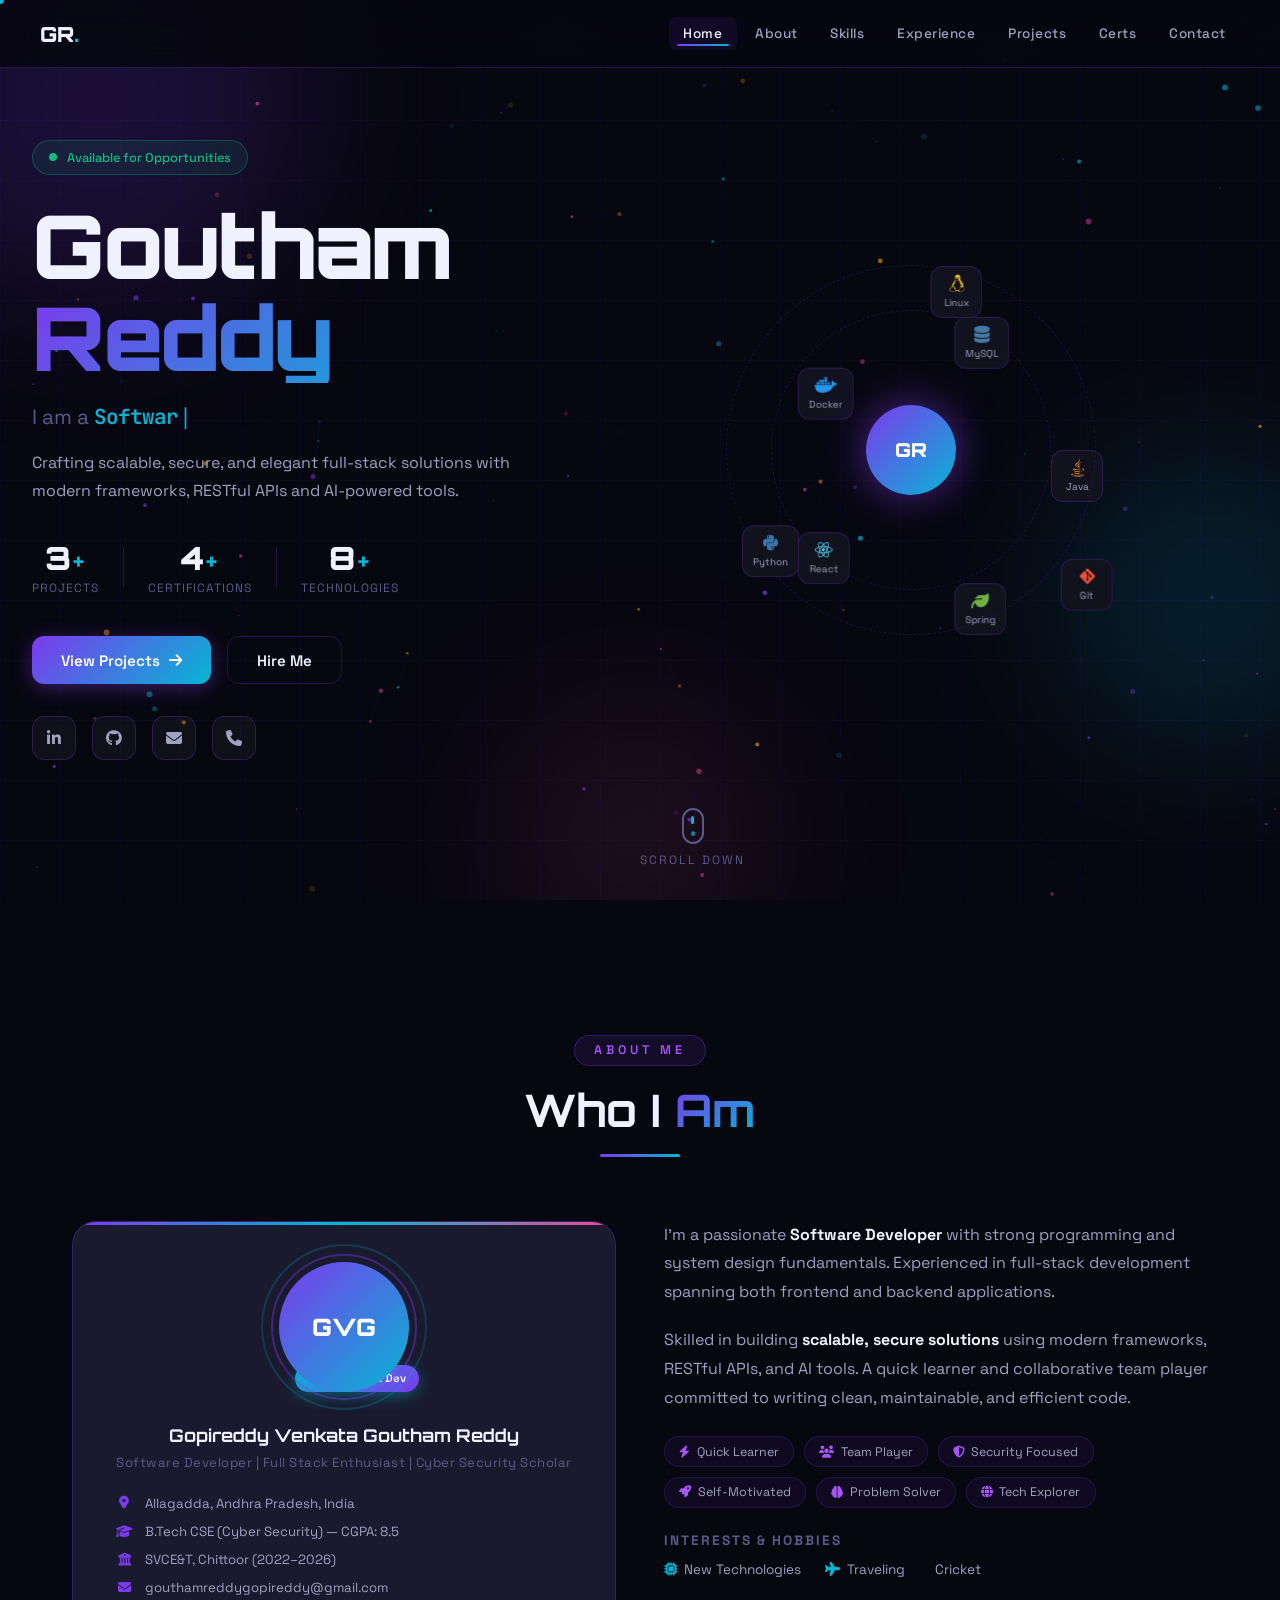
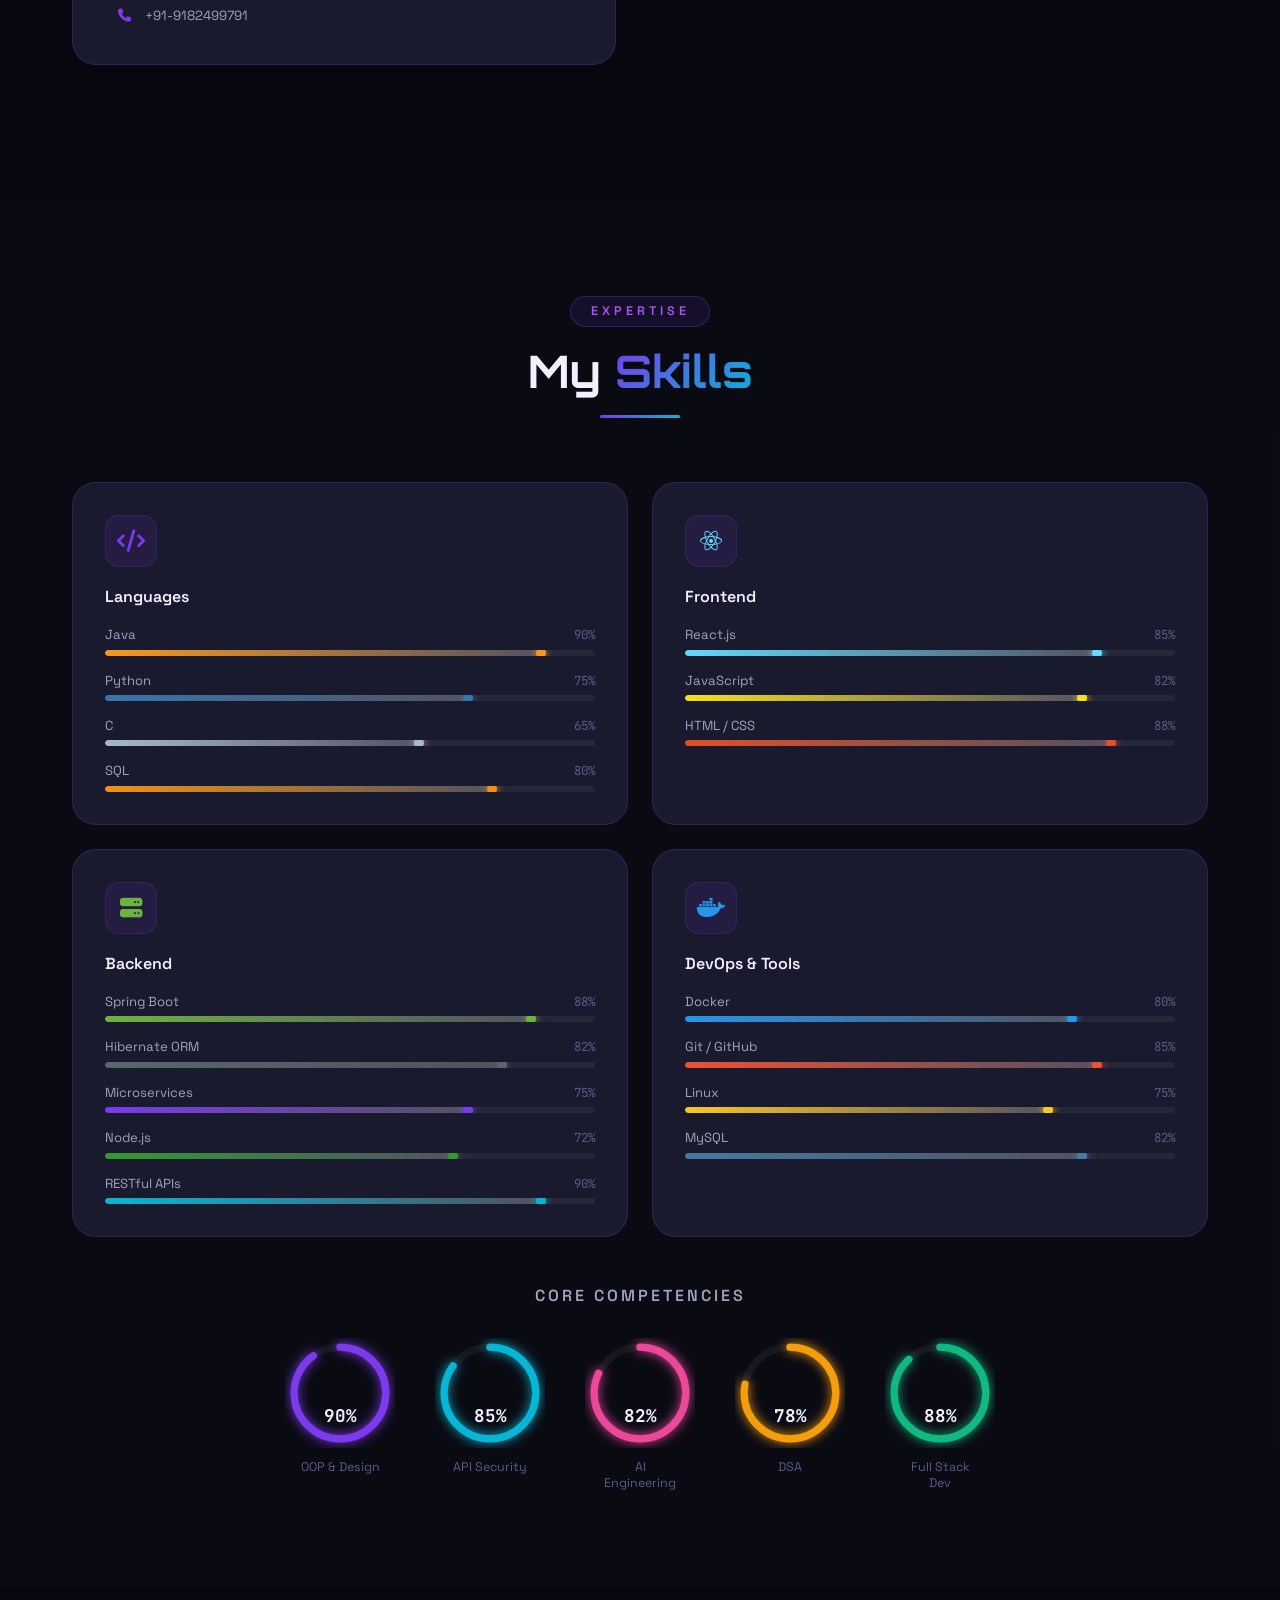
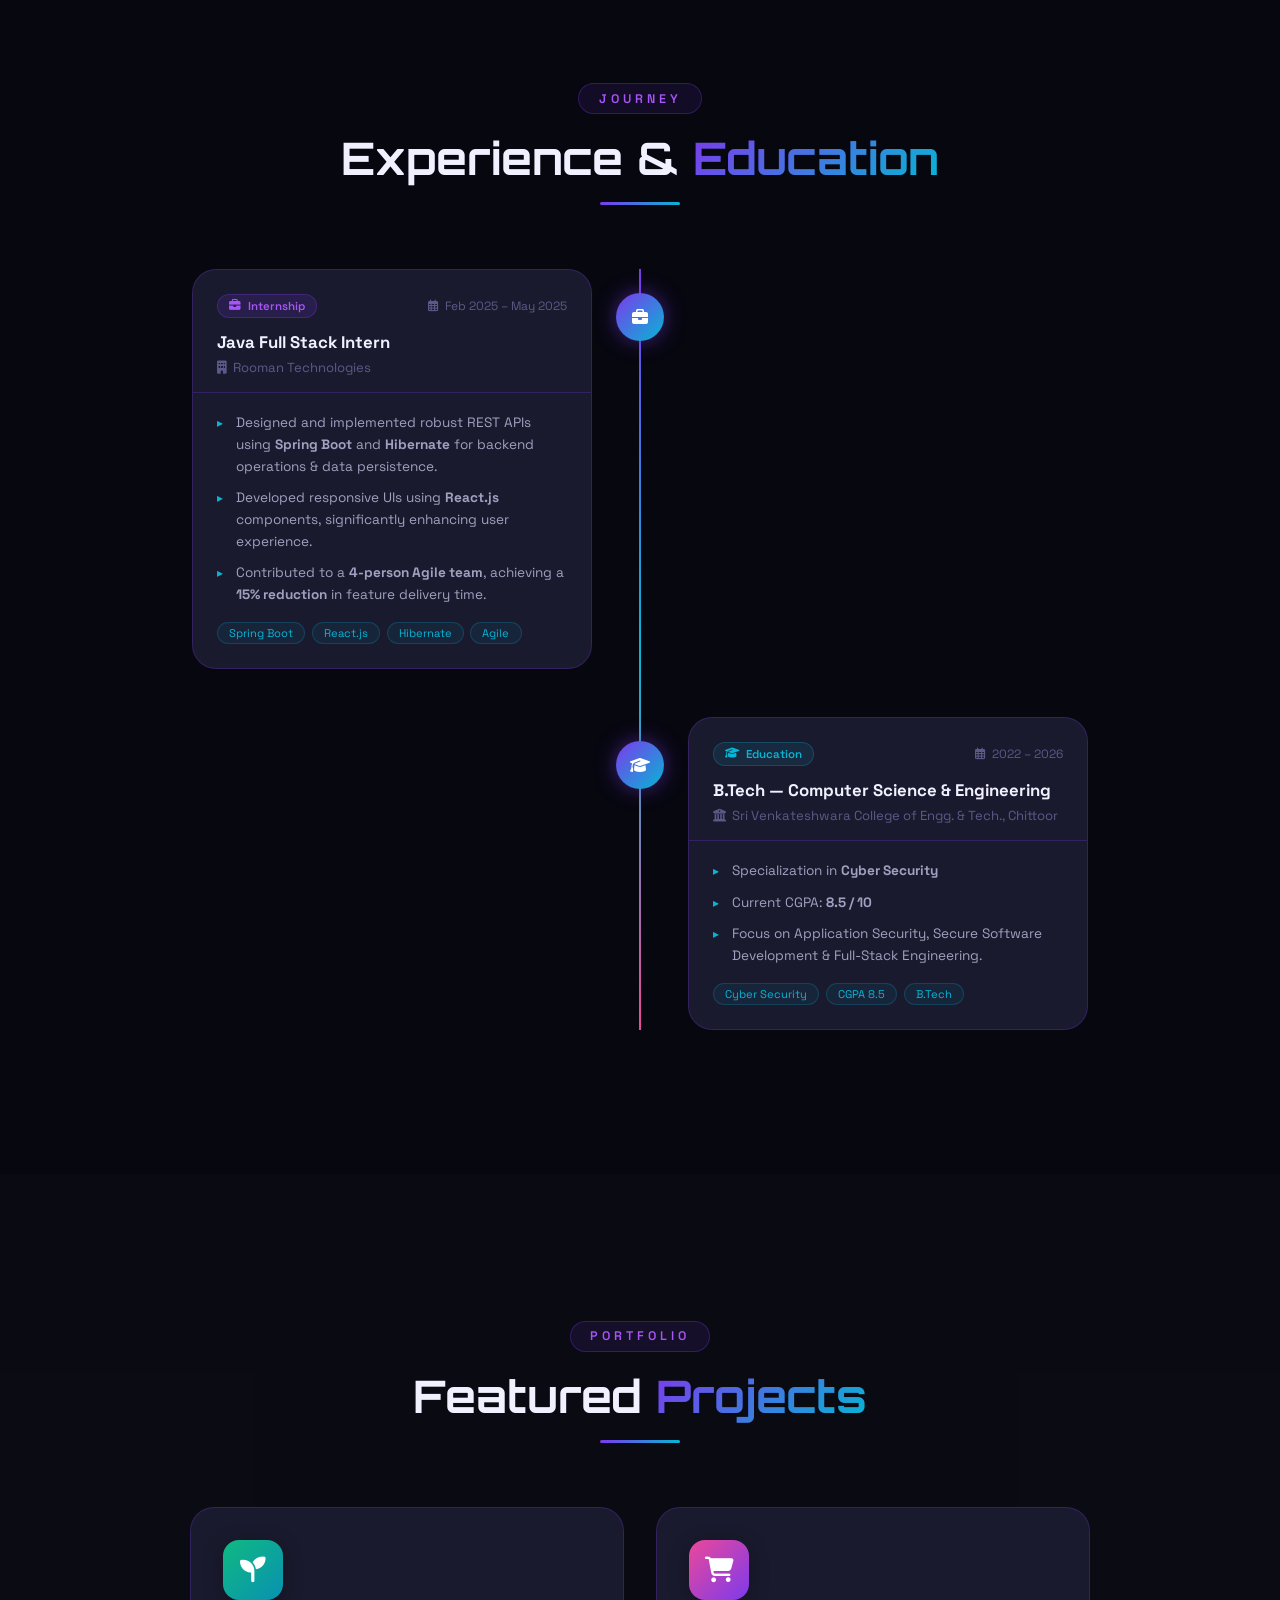
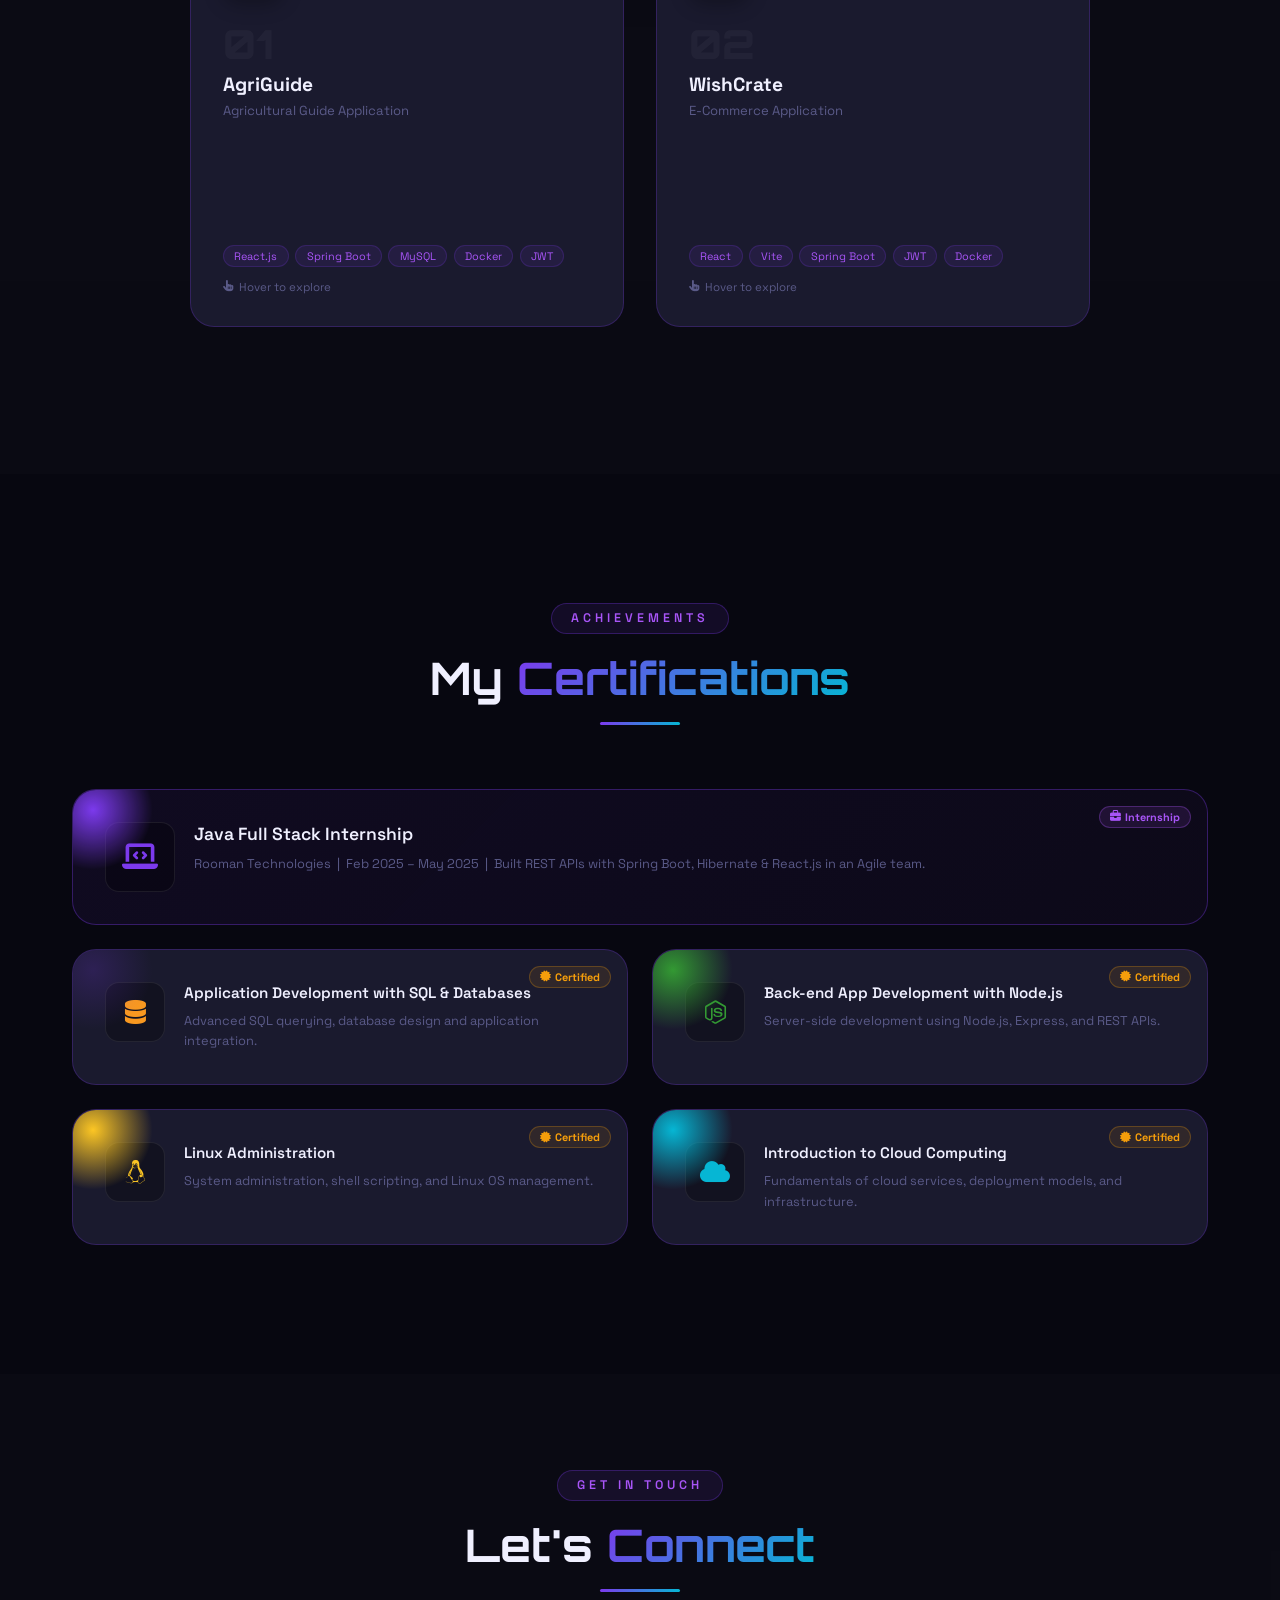
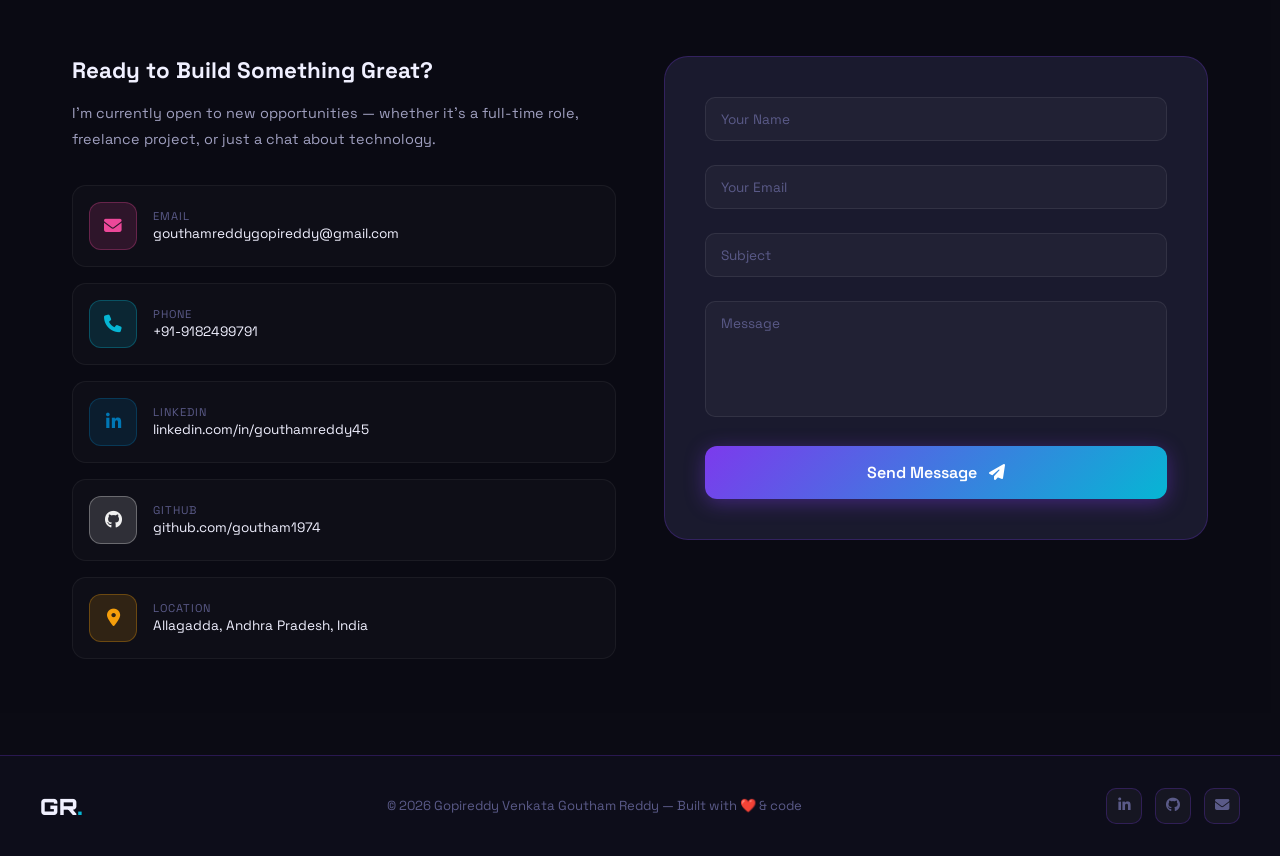
==== index.html @ ce592f0a "🚀 Initial portfolio — Goutham Reddy" ====
<!DOCTYPE html>
<html lang="en">
<head>
  <meta charset="UTF-8" />
  <meta name="viewport" content="width=device-width, initial-scale=1.0" />
  <title>Goutham Reddy | Software Developer</title>
  <link rel="stylesheet" href="style.css" />
  <link rel="preconnect" href="https://fonts.googleapis.com" />
  <link rel="preconnect" href="https://fonts.gstatic.com" crossorigin />
  <link href="https://fonts.googleapis.com/css2?family=Space+Grotesk:wght@300;400;500;600;700&family=Orbitron:wght@400;700;900&family=JetBrains+Mono:wght@400;700&display=swap" rel="stylesheet" />
  <link rel="stylesheet" href="https://cdnjs.cloudflare.com/ajax/libs/font-awesome/6.5.0/css/all.min.css" />
</head>
<body>

  <!-- Custom Cursor -->
  <div class="cursor-dot"></div>
  <div class="cursor-outline"></div>

  <!-- Loader -->
  <div id="loader">
    <div class="loader-content">
      <div class="loader-ring"></div>
      <div class="loader-ring"></div>
      <div class="loader-ring"></div>
      <div class="loader-text">
        <span class="loader-name">GR</span>
        <p class="loader-subtitle">Initializing Portfolio...</p>
      </div>
    </div>
  </div>

  <!-- Particle Canvas -->
  <canvas id="particleCanvas"></canvas>

  <!-- Navigation -->
  <nav id="navbar">
    <div class="nav-brand">
      <span class="brand-text">GR<span class="brand-dot">.</span></span>
    </div>
    <div class="nav-links">
      <a href="#hero" class="nav-link active" data-section="hero">Home</a>
      <a href="#about" class="nav-link" data-section="about">About</a>
      <a href="#skills" class="nav-link" data-section="skills">Skills</a>
      <a href="#experience" class="nav-link" data-section="experience">Experience</a>
      <a href="#projects" class="nav-link" data-section="projects">Projects</a>
      <a href="#certifications" class="nav-link" data-section="certifications">Certs</a>
      <a href="#contact" class="nav-link" data-section="contact">Contact</a>
    </div>
    <div class="nav-toggle" id="navToggle">
      <span></span><span></span><span></span>
    </div>
    <div class="scroll-progress" id="scrollProgress"></div>
  </nav>

  <!-- HERO SECTION -->
  <section id="hero" class="section">
    <div class="hero-bg-grid"></div>
    <div class="hero-orbs">
      <div class="orb orb-1"></div>
      <div class="orb orb-2"></div>
      <div class="orb orb-3"></div>
    </div>
    <div class="hero-content">
      <div class="hero-badge">
        <span class="badge-dot"></span>
        <span>Available for Opportunities</span>
      </div>
      <h1 class="hero-name">
        <span class="name-line" data-text="Goutham">Goutham</span>
        <span class="name-line accent" data-text="Reddy">Reddy</span>
      </h1>
      <div class="hero-titles">
        <span class="title-prefix">I am a </span>
        <span class="typewriter" id="typewriter"></span>
        <span class="cursor-blink">|</span>
      </div>
      <p class="hero-desc">
        Crafting scalable, secure, and elegant full-stack solutions with <br/>
        modern frameworks, RESTful APIs and AI-powered tools.
      </p>
      <div class="hero-stats">
        <div class="stat-item">
          <span class="stat-num" data-target="3">0</span><span class="stat-plus">+</span>
          <span class="stat-label">Projects</span>
        </div>
        <div class="stat-divider"></div>
        <div class="stat-item">
          <span class="stat-num" data-target="4">0</span><span class="stat-plus">+</span>
          <span class="stat-label">Certifications</span>
        </div>
        <div class="stat-divider"></div>
        <div class="stat-item">
          <span class="stat-num" data-target="8">0</span><span class="stat-plus">+</span>
          <span class="stat-label">Technologies</span>
        </div>
      </div>
      <div class="hero-cta">
        <a href="#projects" class="btn-primary">
          <span>View Projects</span>
          <i class="fas fa-arrow-right"></i>
        </a>
        <a href="#contact" class="btn-secondary">
          <span>Hire Me</span>
        </a>
      </div>
      <div class="hero-socials">
        <a href="https://linkedin.com/in/gouthamreddy45" target="_blank" class="social-link" title="LinkedIn"><i class="fab fa-linkedin-in"></i></a>
        <a href="https://github.com/goutham1974" target="_blank" class="social-link" title="GitHub"><i class="fab fa-github"></i></a>
        <a href="mailto:gouthamreddygopireddy@gmail.com" class="social-link" title="Email"><i class="fas fa-envelope"></i></a>
        <a href="tel:+919182499791" class="social-link" title="Phone"><i class="fas fa-phone"></i></a>
      </div>
    </div>
    <div class="hero-visual">
      <div class="tech-orbit">
        <div class="orbit-center">
          <div class="center-avatar">
            <span>GR</span>
          </div>
        </div>
        <div class="orbit orbit-1">
          <div class="orbit-item" style="--angle:0deg"><div class="tech-badge java"><i class="fab fa-java"></i><span>Java</span></div></div>
          <div class="orbit-item" style="--angle:72deg"><div class="tech-badge spring"><i class="fas fa-leaf"></i><span>Spring</span></div></div>
          <div class="orbit-item" style="--angle:144deg"><div class="tech-badge react"><i class="fab fa-react"></i><span>React</span></div></div>
          <div class="orbit-item" style="--angle:216deg"><div class="tech-badge docker"><i class="fab fa-docker"></i><span>Docker</span></div></div>
          <div class="orbit-item" style="--angle:288deg"><div class="tech-badge mysql"><i class="fas fa-database"></i><span>MySQL</span></div></div>
        </div>
        <div class="orbit orbit-2">
          <div class="orbit-item" style="--angle:36deg"><div class="tech-badge git"><i class="fab fa-git-alt"></i><span>Git</span></div></div>
          <div class="orbit-item" style="--angle:156deg"><div class="tech-badge python"><i class="fab fa-python"></i><span>Python</span></div></div>
          <div class="orbit-item" style="--angle:276deg"><div class="tech-badge linux"><i class="fab fa-linux"></i><span>Linux</span></div></div>
        </div>
      </div>
    </div>
    <div class="scroll-indicator">
      <div class="scroll-mouse">
        <div class="scroll-wheel"></div>
      </div>
      <span>Scroll Down</span>
    </div>
  </section>

  <!-- ABOUT SECTION -->
  <section id="about" class="section">
    <div class="section-inner">
      <div class="section-header reveal">
        <span class="section-label">About Me</span>
        <h2 class="section-title">Who I <span class="gradient-text">Am</span></h2>
        <div class="section-line"></div>
      </div>
      <div class="about-grid">
        <div class="about-card reveal">
          <div class="about-card-inner">
            <div class="about-avatar-wrapper">
              <div class="about-avatar">
                <span>GVG</span>
                <div class="avatar-ring"></div>
                <div class="avatar-ring ring-2"></div>
              </div>
              <div class="about-role-badge">
                <i class="fas fa-code"></i>
                <span>Full Stack Dev</span>
              </div>
            </div>
            <div class="about-info">
              <h3 class="about-name">Gopireddy Venkata Goutham Reddy</h3>
              <p class="about-tagline">Software Developer | Full Stack Enthusiast | Cyber Security Scholar</p>
              <div class="about-details">
                <div class="detail-item"><i class="fas fa-map-marker-alt"></i><span>Allagadda, Andhra Pradesh, India</span></div>
                <div class="detail-item"><i class="fas fa-graduation-cap"></i><span>B.Tech CSE (Cyber Security) — CGPA: 8.5</span></div>
                <div class="detail-item"><i class="fas fa-university"></i><span>SVCE&T, Chittoor (2022–2026)</span></div>
                <div class="detail-item"><i class="fas fa-envelope"></i><span>gouthamreddygopireddy@gmail.com</span></div>
                <div class="detail-item"><i class="fas fa-phone"></i><span>+91-9182499791</span></div>
              </div>
            </div>
          </div>
        </div>
        <div class="about-text-area reveal">
          <p class="about-bio">
            I'm a passionate <strong>Software Developer</strong> with strong programming and system design fundamentals. 
            Experienced in full-stack development spanning both frontend and backend applications.
          </p>
          <p class="about-bio">
            Skilled in building <strong>scalable, secure solutions</strong> using modern frameworks, RESTful APIs, and AI tools. 
            A quick learner and collaborative team player committed to writing clean, maintainable, and efficient code.
          </p>
          <div class="about-traits">
            <div class="trait-chip"><i class="fas fa-bolt"></i> Quick Learner</div>
            <div class="trait-chip"><i class="fas fa-users"></i> Team Player</div>
            <div class="trait-chip"><i class="fas fa-shield-alt"></i> Security Focused</div>
            <div class="trait-chip"><i class="fas fa-rocket"></i> Self-Motivated</div>
            <div class="trait-chip"><i class="fas fa-brain"></i> Problem Solver</div>
            <div class="trait-chip"><i class="fas fa-globe"></i> Tech Explorer</div>
          </div>
          <div class="about-interests">
            <h4>Interests & Hobbies</h4>
            <div class="interests-row">
              <span><i class="fas fa-microchip"></i> New Technologies</span>
              <span><i class="fas fa-plane"></i> Traveling</span>
              <span><i class="fas fa-cricket"></i> Cricket</span>
            </div>
          </div>
        </div>
      </div>
    </div>
  </section>

  <!-- SKILLS SECTION -->
  <section id="skills" class="section alt-bg">
    <div class="section-inner">
      <div class="section-header reveal">
        <span class="section-label">Expertise</span>
        <h2 class="section-title">My <span class="gradient-text">Skills</span></h2>
        <div class="section-line"></div>
      </div>

      <div class="skills-universe reveal">
        <!-- Skill Category Cards -->
        <div class="skill-category-grid">

          <div class="skill-cat-card reveal">
            <div class="cat-icon"><i class="fas fa-code"></i></div>
            <h4>Languages</h4>
            <div class="skill-bars">
              <div class="skill-bar-item">
                <div class="skill-label"><span>Java</span><span class="skill-pct">90%</span></div>
                <div class="skill-track"><div class="skill-fill" data-pct="90" style="--color:#f89820"></div></div>
              </div>
              <div class="skill-bar-item">
                <div class="skill-label"><span>Python</span><span class="skill-pct">75%</span></div>
                <div class="skill-track"><div class="skill-fill" data-pct="75" style="--color:#3776ab"></div></div>
              </div>
              <div class="skill-bar-item">
                <div class="skill-label"><span>C</span><span class="skill-pct">65%</span></div>
                <div class="skill-track"><div class="skill-fill" data-pct="65" style="--color:#a8b9cc"></div></div>
              </div>
              <div class="skill-bar-item">
                <div class="skill-label"><span>SQL</span><span class="skill-pct">80%</span></div>
                <div class="skill-track"><div class="skill-fill" data-pct="80" style="--color:#f29111"></div></div>
              </div>
            </div>
          </div>

          <div class="skill-cat-card reveal">
            <div class="cat-icon" style="--ico-color:#61dafb"><i class="fab fa-react"></i></div>
            <h4>Frontend</h4>
            <div class="skill-bars">
              <div class="skill-bar-item">
                <div class="skill-label"><span>React.js</span><span class="skill-pct">85%</span></div>
                <div class="skill-track"><div class="skill-fill" data-pct="85" style="--color:#61dafb"></div></div>
              </div>
              <div class="skill-bar-item">
                <div class="skill-label"><span>JavaScript</span><span class="skill-pct">82%</span></div>
                <div class="skill-track"><div class="skill-fill" data-pct="82" style="--color:#f7df1e"></div></div>
              </div>
              <div class="skill-bar-item">
                <div class="skill-label"><span>HTML / CSS</span><span class="skill-pct">88%</span></div>
                <div class="skill-track"><div class="skill-fill" data-pct="88" style="--color:#e34f26"></div></div>
              </div>
            </div>
          </div>

          <div class="skill-cat-card reveal">
            <div class="cat-icon" style="--ico-color:#6db33f"><i class="fas fa-server"></i></div>
            <h4>Backend</h4>
            <div class="skill-bars">
              <div class="skill-bar-item">
                <div class="skill-label"><span>Spring Boot</span><span class="skill-pct">88%</span></div>
                <div class="skill-track"><div class="skill-fill" data-pct="88" style="--color:#6db33f"></div></div>
              </div>
              <div class="skill-bar-item">
                <div class="skill-label"><span>Hibernate ORM</span><span class="skill-pct">82%</span></div>
                <div class="skill-track"><div class="skill-fill" data-pct="82" style="--color:#59666c"></div></div>
              </div>
              <div class="skill-bar-item">
                <div class="skill-label"><span>Microservices</span><span class="skill-pct">75%</span></div>
                <div class="skill-track"><div class="skill-fill" data-pct="75" style="--color:#7c3aed"></div></div>
              </div>
              <div class="skill-bar-item">
                <div class="skill-label"><span>Node.js</span><span class="skill-pct">72%</span></div>
                <div class="skill-track"><div class="skill-fill" data-pct="72" style="--color:#339933"></div></div>
              </div>
              <div class="skill-bar-item">
                <div class="skill-label"><span>RESTful APIs</span><span class="skill-pct">90%</span></div>
                <div class="skill-track"><div class="skill-fill" data-pct="90" style="--color:#06b6d4"></div></div>
              </div>
            </div>
          </div>

          <div class="skill-cat-card reveal">
            <div class="cat-icon" style="--ico-color:#2496ed"><i class="fab fa-docker"></i></div>
            <h4>DevOps & Tools</h4>
            <div class="skill-bars">
              <div class="skill-bar-item">
                <div class="skill-label"><span>Docker</span><span class="skill-pct">80%</span></div>
                <div class="skill-track"><div class="skill-fill" data-pct="80" style="--color:#2496ed"></div></div>
              </div>
              <div class="skill-bar-item">
                <div class="skill-label"><span>Git / GitHub</span><span class="skill-pct">85%</span></div>
                <div class="skill-track"><div class="skill-fill" data-pct="85" style="--color:#f05032"></div></div>
              </div>
              <div class="skill-bar-item">
                <div class="skill-label"><span>Linux</span><span class="skill-pct">75%</span></div>
                <div class="skill-track"><div class="skill-fill" data-pct="75" style="--color:#fcc624"></div></div>
              </div>
              <div class="skill-bar-item">
                <div class="skill-label"><span>MySQL</span><span class="skill-pct">82%</span></div>
                <div class="skill-track"><div class="skill-fill" data-pct="82" style="--color:#4479a1"></div></div>
              </div>
            </div>
          </div>

        </div>

        <!-- Circular Competency Rings -->
        <div class="competency-rings reveal">
          <h3 class="rings-title">Core Competencies</h3>
          <div class="rings-row">
            <div class="ring-item">
              <svg class="ring-svg" viewBox="0 0 120 120">
                <circle class="ring-bg" cx="60" cy="60" r="50"/>
                <circle class="ring-progress" cx="60" cy="60" r="50" data-pct="90" style="--ring-color:#7c3aed"/>
              </svg>
              <div class="ring-center"><span class="ring-pct">90%</span></div>
              <p class="ring-label">OOP & Design</p>
            </div>
            <div class="ring-item">
              <svg class="ring-svg" viewBox="0 0 120 120">
                <circle class="ring-bg" cx="60" cy="60" r="50"/>
                <circle class="ring-progress" cx="60" cy="60" r="50" data-pct="85" style="--ring-color:#06b6d4"/>
              </svg>
              <div class="ring-center"><span class="ring-pct">85%</span></div>
              <p class="ring-label">API Security</p>
            </div>
            <div class="ring-item">
              <svg class="ring-svg" viewBox="0 0 120 120">
                <circle class="ring-bg" cx="60" cy="60" r="50"/>
                <circle class="ring-progress" cx="60" cy="60" r="50" data-pct="82" style="--ring-color:#ec4899"/>
              </svg>
              <div class="ring-center"><span class="ring-pct">82%</span></div>
              <p class="ring-label">AI Engineering</p>
            </div>
            <div class="ring-item">
              <svg class="ring-svg" viewBox="0 0 120 120">
                <circle class="ring-bg" cx="60" cy="60" r="50"/>
                <circle class="ring-progress" cx="60" cy="60" r="50" data-pct="78" style="--ring-color:#f59e0b"/>
              </svg>
              <div class="ring-center"><span class="ring-pct">78%</span></div>
              <p class="ring-label">DSA</p>
            </div>
            <div class="ring-item">
              <svg class="ring-svg" viewBox="0 0 120 120">
                <circle class="ring-bg" cx="60" cy="60" r="50"/>
                <circle class="ring-progress" cx="60" cy="60" r="50" data-pct="88" style="--ring-color:#10b981"/>
              </svg>
              <div class="ring-center"><span class="ring-pct">88%</span></div>
              <p class="ring-label">Full Stack Dev</p>
            </div>
          </div>
        </div>
      </div>
    </div>
  </section>

  <!-- EXPERIENCE SECTION -->
  <section id="experience" class="section">
    <div class="section-inner">
      <div class="section-header reveal">
        <span class="section-label">Journey</span>
        <h2 class="section-title">Experience & <span class="gradient-text">Education</span></h2>
        <div class="section-line"></div>
      </div>
      <div class="timeline">

        <div class="timeline-item reveal" data-type="work">
          <div class="timeline-dot">
            <i class="fas fa-briefcase"></i>
          </div>
          <div class="timeline-card">
            <div class="tcard-header">
              <div class="tcard-meta">
                <span class="tcard-type work-badge"><i class="fas fa-briefcase"></i> Internship</span>
                <span class="tcard-date"><i class="far fa-calendar-alt"></i> Feb 2025 – May 2025</span>
              </div>
              <h3 class="tcard-title">Java Full Stack Intern</h3>
              <p class="tcard-company"><i class="fas fa-building"></i> Rooman Technologies</p>
            </div>
            <div class="tcard-body">
              <ul class="tcard-list">
                <li>Designed and implemented robust REST APIs using <strong>Spring Boot</strong> and <strong>Hibernate</strong> for backend operations & data persistence.</li>
                <li>Developed responsive UIs using <strong>React.js</strong> components, significantly enhancing user experience.</li>
                <li>Contributed to a <strong>4-person Agile team</strong>, achieving a <strong>15% reduction</strong> in feature delivery time.</li>
              </ul>
              <div class="tcard-tags">
                <span>Spring Boot</span><span>React.js</span><span>Hibernate</span><span>Agile</span>
              </div>
            </div>
          </div>
        </div>

        <div class="timeline-item reveal right" data-type="edu">
          <div class="timeline-dot">
            <i class="fas fa-graduation-cap"></i>
          </div>
          <div class="timeline-card">
            <div class="tcard-header">
              <div class="tcard-meta">
                <span class="tcard-type edu-badge"><i class="fas fa-graduation-cap"></i> Education</span>
                <span class="tcard-date"><i class="far fa-calendar-alt"></i> 2022 – 2026</span>
              </div>
              <h3 class="tcard-title">B.Tech — Computer Science & Engineering</h3>
              <p class="tcard-company"><i class="fas fa-university"></i> Sri Venkateshwara College of Engg. & Tech., Chittoor</p>
            </div>
            <div class="tcard-body">
              <ul class="tcard-list">
                <li>Specialization in <strong>Cyber Security</strong></li>
                <li>Current CGPA: <strong>8.5 / 10</strong></li>
                <li>Focus on Application Security, Secure Software Development & Full-Stack Engineering.</li>
              </ul>
              <div class="tcard-tags">
                <span>Cyber Security</span><span>CGPA 8.5</span><span>B.Tech</span>
              </div>
            </div>
          </div>
        </div>

      </div>
    </div>
  </section>

  <!-- PROJECTS SECTION -->
  <section id="projects" class="section alt-bg">
    <div class="section-inner">
      <div class="section-header reveal">
        <span class="section-label">Portfolio</span>
        <h2 class="section-title">Featured <span class="gradient-text">Projects</span></h2>
        <div class="section-line"></div>
      </div>
      <div class="projects-grid">

        <!-- AgriGuide -->
        <div class="project-card reveal" data-tilt>
          <div class="project-card-inner">
            <div class="project-front">
              <div class="project-icon-wrap agri-gradient">
                <i class="fas fa-seedling"></i>
              </div>
              <div class="project-number">01</div>
              <h3 class="project-title">AgriGuide</h3>
              <p class="project-subtitle">Agricultural Guide Application</p>
              <div class="project-tags">
                <span>React.js</span><span>Spring Boot</span><span>MySQL</span><span>Docker</span><span>JWT</span>
              </div>
              <div class="project-hover-hint"><i class="fas fa-hand-pointer"></i> Hover to explore</div>
            </div>
            <div class="project-back">
              <div class="project-back-header agri-gradient">
                <i class="fas fa-seedling"></i>
                <span>AgriGuide</span>
              </div>
              <div class="project-back-body">
                <div class="feature-list">
                  <div class="feature-item"><i class="fas fa-check-circle"></i><span>Crop recommendations & CRUD</span></div>
                  <div class="feature-item"><i class="fas fa-check-circle"></i><span>Farmer experience sharing platform</span></div>
                  <div class="feature-item"><i class="fas fa-check-circle"></i><span>JWT + Spring Security + CORS</span></div>
                  <div class="feature-item"><i class="fas fa-check-circle"></i><span>Hibernate JPA & auto schema generation</span></div>
                  <div class="feature-item"><i class="fas fa-check-circle"></i><span>Deployed on Render (Docker) + Vercel</span></div>
                  <div class="feature-item"><i class="fas fa-check-circle"></i><span>GitHub Actions uptime monitoring</span></div>
                </div>
                <div class="project-date"><i class="far fa-calendar-alt"></i> Oct 2025</div>
                <div class="project-links">
                  <a href="https://github.com/goutham1974" target="_blank" class="proj-btn"><i class="fab fa-github"></i> Code</a>
                </div>
              </div>
            </div>
          </div>
        </div>

        <!-- WishCrate -->
        <div class="project-card reveal" data-tilt>
          <div class="project-card-inner">
            <div class="project-front">
              <div class="project-icon-wrap wish-gradient">
                <i class="fas fa-shopping-cart"></i>
              </div>
              <div class="project-number">02</div>
              <h3 class="project-title">WishCrate</h3>
              <p class="project-subtitle">E-Commerce Application</p>
              <div class="project-tags">
                <span>React</span><span>Vite</span><span>Spring Boot</span><span>JWT</span><span>Docker</span>
              </div>
              <div class="project-hover-hint"><i class="fas fa-hand-pointer"></i> Hover to explore</div>
            </div>
            <div class="project-back">
              <div class="project-back-header wish-gradient">
                <i class="fas fa-shopping-cart"></i>
                <span>WishCrate</span>
              </div>
              <div class="project-back-body">
                <div class="feature-list">
                  <div class="feature-item"><i class="fas fa-check-circle"></i><span>JWT-based authentication system</span></div>
                  <div class="feature-item"><i class="fas fa-check-circle"></i><span>Product catalog, cart, order management</span></div>
                  <div class="feature-item"><i class="fas fa-check-circle"></i><span>Role-based access control (RBAC)</span></div>
                  <div class="feature-item"><i class="fas fa-check-circle"></i><span>Admin Dashboard with analytics</span></div>
                  <div class="feature-item"><i class="fas fa-check-circle"></i><span>Dockerized backend as JAR</span></div>
                  <div class="feature-item"><i class="fas fa-check-circle"></i><span>Frontend deployed on Netlify</span></div>
                </div>
                <div class="project-date"><i class="far fa-calendar-alt"></i> Mar 2025 – Apr 2025</div>
                <div class="project-links">
                  <a href="https://github.com/goutham1974" target="_blank" class="proj-btn"><i class="fab fa-github"></i> Code</a>
                </div>
              </div>
            </div>
          </div>
        </div>

      </div>
    </div>
  </section>

  <!-- CERTIFICATIONS SECTION -->
  <section id="certifications" class="section">
    <div class="section-inner">
      <div class="section-header reveal">
        <span class="section-label">Achievements</span>
        <h2 class="section-title">My <span class="gradient-text">Certifications</span></h2>
        <div class="section-line"></div>
      </div>
      <div class="cert-grid">

        <!-- Internship Certificate - Featured -->
        <div class="cert-card cert-card-featured reveal" data-cert-img="certs/internship-cert.jpg.pdf" data-cert-title="Java Full Stack Internship — Rooman Technologies">
          <div class="cert-glow" style="--glow:#7c3aed"></div>
          <div class="cert-icon-wrap" style="--cert-color:#7c3aed">
            <i class="fas fa-laptop-code"></i>
          </div>
          <div class="cert-body">
            <h4>Java Full Stack Internship</h4>
            <p>Rooman Technologies &nbsp;|&nbsp; Feb 2025 – May 2025 &nbsp;|&nbsp; Built REST APIs with Spring Boot, Hibernate & React.js in an Agile team.</p>
          </div>
          <div class="cert-badge" style="--gold:#a855f7; background:rgba(168,85,247,0.12); border-color:rgba(168,85,247,0.3); color:#a855f7">
            <i class="fas fa-briefcase"></i> Internship
          </div>
          <div class="cert-view-hint"><i class="fas fa-eye"></i> Click to view certificate</div>
        </div>

        <div class="cert-card reveal" data-cert-img="certs/sql-cert.jpg.pdf" data-cert-title="Application Development with SQL &amp; Databases">
          <div class="cert-glow"></div>
          <div class="cert-icon-wrap" style="--cert-color:#f89820">
            <i class="fas fa-database"></i>
          </div>
          <div class="cert-body">
            <h4>Application Development with SQL &amp; Databases</h4>
            <p>Advanced SQL querying, database design and application integration.</p>
          </div>
          <div class="cert-badge"><i class="fas fa-certificate"></i> Certified</div>
          <div class="cert-view-hint"><i class="fas fa-eye"></i> Click to view certificate</div>
        </div>

        <div class="cert-card reveal" data-cert-img="certs/nodejs-cert.jpg.pdf" data-cert-title="Back-end App Development with Node.js">
          <div class="cert-glow" style="--glow:#339933"></div>
          <div class="cert-icon-wrap" style="--cert-color:#339933">
            <i class="fab fa-node-js"></i>
          </div>
          <div class="cert-body">
            <h4>Back-end App Development with Node.js</h4>
            <p>Server-side development using Node.js, Express, and REST APIs.</p>
          </div>
          <div class="cert-badge"><i class="fas fa-certificate"></i> Certified</div>
          <div class="cert-view-hint"><i class="fas fa-eye"></i> Click to view certificate</div>
        </div>

        <div class="cert-card reveal" data-cert-img="certs/linux-cert.jpg.pdf" data-cert-title="Linux Administration">
          <div class="cert-glow" style="--glow:#fcc624"></div>
          <div class="cert-icon-wrap" style="--cert-color:#fcc624">
            <i class="fab fa-linux"></i>
          </div>
          <div class="cert-body">
            <h4>Linux Administration</h4>
            <p>System administration, shell scripting, and Linux OS management.</p>
          </div>
          <div class="cert-badge"><i class="fas fa-certificate"></i> Certified</div>
          <div class="cert-view-hint"><i class="fas fa-eye"></i> Click to view certificate</div>
        </div>

        <div class="cert-card reveal" data-cert-img="certs/cloud-cert.jpg.pdf" data-cert-title="Introduction to Cloud Computing">
          <div class="cert-glow" style="--glow:#06b6d4"></div>
          <div class="cert-icon-wrap" style="--cert-color:#06b6d4">
            <i class="fas fa-cloud"></i>
          </div>
          <div class="cert-body">
            <h4>Introduction to Cloud Computing</h4>
            <p>Fundamentals of cloud services, deployment models, and infrastructure.</p>
          </div>
          <div class="cert-badge"><i class="fas fa-certificate"></i> Certified</div>
          <div class="cert-view-hint"><i class="fas fa-eye"></i> Click to view certificate</div>
        </div>

      </div>
    </div>
  </section>

  <!-- CONTACT SECTION -->
  <section id="contact" class="section alt-bg">
    <div class="section-inner">
      <div class="section-header reveal">
        <span class="section-label">Get In Touch</span>
        <h2 class="section-title">Let's <span class="gradient-text">Connect</span></h2>
        <div class="section-line"></div>
      </div>
      <div class="contact-grid">
        <div class="contact-info reveal">
          <h3>Ready to Build Something Great?</h3>
          <p>I'm currently open to new opportunities — whether it's a full-time role, freelance project, or just a chat about technology.</p>
          <div class="contact-items">
            <a href="mailto:gouthamreddygopireddy@gmail.com" class="contact-item">
              <div class="contact-icon" style="--c:#ec4899"><i class="fas fa-envelope"></i></div>
              <div class="contact-text">
                <span class="contact-label">Email</span>
                <span class="contact-val">gouthamreddygopireddy@gmail.com</span>
              </div>
            </a>
            <a href="tel:+919182499791" class="contact-item">
              <div class="contact-icon" style="--c:#06b6d4"><i class="fas fa-phone"></i></div>
              <div class="contact-text">
                <span class="contact-label">Phone</span>
                <span class="contact-val">+91-9182499791</span>
              </div>
            </a>
            <a href="https://linkedin.com/in/gouthamreddy45" target="_blank" class="contact-item">
              <div class="contact-icon" style="--c:#0077b5"><i class="fab fa-linkedin-in"></i></div>
              <div class="contact-text">
                <span class="contact-label">LinkedIn</span>
                <span class="contact-val">linkedin.com/in/gouthamreddy45</span>
              </div>
            </a>
            <a href="https://github.com/goutham1974" target="_blank" class="contact-item">
              <div class="contact-icon" style="--c:#f0f0f0"><i class="fab fa-github"></i></div>
              <div class="contact-text">
                <span class="contact-label">GitHub</span>
                <span class="contact-val">github.com/goutham1974</span>
              </div>
            </a>
            <div class="contact-item">
              <div class="contact-icon" style="--c:#f59e0b"><i class="fas fa-map-marker-alt"></i></div>
              <div class="contact-text">
                <span class="contact-label">Location</span>
                <span class="contact-val">Allagadda, Andhra Pradesh, India</span>
              </div>
            </div>
          </div>
        </div>

        <div class="contact-form-wrap reveal">
          <form class="contact-form" id="contactForm" onsubmit="handleFormSubmit(event)">
            <div class="form-group">
              <input type="text" id="fname" placeholder=" " required />
              <label for="fname">Your Name</label>
              <div class="form-line"></div>
            </div>
            <div class="form-group">
              <input type="email" id="femail" placeholder=" " required />
              <label for="femail">Your Email</label>
              <div class="form-line"></div>
            </div>
            <div class="form-group">
              <input type="text" id="fsubject" placeholder=" " required />
              <label for="fsubject">Subject</label>
              <div class="form-line"></div>
            </div>
            <div class="form-group">
              <textarea id="fmessage" rows="5" placeholder=" " required></textarea>
              <label for="fmessage">Message</label>
              <div class="form-line"></div>
            </div>
            <button type="submit" class="btn-submit">
              <span class="btn-text">Send Message</span>
              <i class="fas fa-paper-plane"></i>
              <div class="btn-loader" style="display:none"><div class="spinner"></div></div>
            </button>
            <div class="form-success" id="formSuccess" style="display:none">
              <i class="fas fa-check-circle"></i> Message sent successfully!
            </div>
          </form>
        </div>
      </div>
    </div>
  </section>

  <!-- FOOTER -->
  <footer class="footer">
    <div class="footer-inner">
      <div class="footer-logo">GR<span>.</span></div>
      <p class="footer-copy">© 2026 Gopireddy Venkata Goutham Reddy — Built with ❤️ & code</p>
      <div class="footer-socials">
        <a href="https://linkedin.com/in/gouthamreddy45" target="_blank"><i class="fab fa-linkedin-in"></i></a>
        <a href="https://github.com/goutham1974" target="_blank"><i class="fab fa-github"></i></a>
        <a href="mailto:gouthamreddygopireddy@gmail.com"><i class="fas fa-envelope"></i></a>
      </div>
    </div>
  </footer>

  <!-- Certificate Lightbox Modal -->
  <div id="certModal" class="cert-modal" role="dialog" aria-modal="true" aria-label="Certificate Viewer">
    <div class="cert-modal-overlay" id="certModalOverlay"></div>
    <div class="cert-modal-box">
      <div class="cert-modal-header">
        <h3 class="cert-modal-title" id="certModalTitle"></h3>
        <div class="cert-modal-actions">
          <a id="certDownloadBtn" download class="cert-action-btn" title="Download">
            <i class="fas fa-download"></i>
          </a>
          <button class="cert-action-btn" id="certModalClose" title="Close">
            <i class="fas fa-times"></i>
          </button>
        </div>
      </div>
      <div class="cert-modal-body">
        <div class="cert-img-wrapper">
          <iframe id="certModalFrame" src="" title="Certificate Viewer" allowfullscreen></iframe>
          <div class="cert-img-placeholder" id="certImgPlaceholder">
            <i class="fas fa-image"></i>
            <p>Place your certificate image at:<br/><code id="certImgPath"></code></p>
            <span>Supported formats: JPG, PNG, PDF screenshot, WEBP</span>
          </div>
        </div>
      </div>
    </div>
  </div>

  <!-- Back to Top -->
  <button class="back-to-top" id="backToTop" onclick="window.scrollTo({top:0,behavior:'smooth'})">
    <i class="fas fa-arrow-up"></i>
  </button>

  <script src="script.js"></script>
</body>
</html>
---- style.css ----
/* ===================================================
   GOUTHAM REDDY PORTFOLIO — style.css
   Grandeur Dark Theme | Neon Accents | Cinematic UX
   =================================================== */

/* ── Reset & Root Variables ─────────────────────── */
*, *::before, *::after { margin:0; padding:0; box-sizing:border-box; }

:root {
  --bg-primary:   #070710;
  --bg-secondary: #0d0d1a;
  --bg-card:      #12121f;
  --bg-card2:     #1a1a2e;
  --purple:       #7c3aed;
  --purple-light: #a855f7;
  --cyan:         #06b6d4;
  --pink:         #ec4899;
  --gold:         #f59e0b;
  --green:        #10b981;
  --text-primary: #f0f0ff;
  --text-secondary:#a0a0c0;
  --text-muted:   #5a5a88;
  --border:       rgba(124,58,237,0.25);
  --glow-purple:  rgba(124,58,237,0.4);
  --glow-cyan:    rgba(6,182,212,0.4);
  --radius:       16px;
  --radius-lg:    24px;
  --trans:        0.4s cubic-bezier(0.4,0,0.2,1);
}

html { scroll-behavior: smooth; font-size:16px; }

body {
  font-family: 'Space Grotesk', sans-serif;
  background: var(--bg-primary);
  color: var(--text-primary);
  overflow-x: hidden;
  cursor: none;
}

/* ── Scrollbar ─────────────────────────────────── */
::-webkit-scrollbar { width: 4px; }
::-webkit-scrollbar-track { background: var(--bg-primary); }
::-webkit-scrollbar-thumb { background: var(--purple); border-radius:4px; }

/* ── Particle Canvas ───────────────────────────── */
#particleCanvas {
  position: fixed;
  inset: 0;
  z-index: 0;
  pointer-events: none;
}

/* ── Custom Cursor ─────────────────────────────── */
.cursor-dot {
  width: 8px; height: 8px;
  background: var(--cyan);
  border-radius: 50%;
  position: fixed;
  pointer-events: none;
  z-index: 9999;
  transform: translate(-50%,-50%);
  transition: transform 0.1s, background 0.2s;
}
.cursor-outline {
  width: 36px; height: 36px;
  border: 2px solid var(--purple);
  border-radius: 50%;
  position: fixed;
  pointer-events: none;
  z-index: 9998;
  transform: translate(-50%,-50%);
  transition: transform 0.15s ease-out, width 0.3s, height 0.3s, border-color 0.3s;
}
body:has(a:hover) .cursor-outline,
body:has(button:hover) .cursor-outline {
  width: 52px; height: 52px;
  border-color: var(--cyan);
}

/* ── Loader ────────────────────────────────────── */
#loader {
  position: fixed;
  inset: 0;
  background: var(--bg-primary);
  display: flex;
  align-items: center;
  justify-content: center;
  z-index: 10000;
  transition: opacity 0.6s, visibility 0.6s;
}
#loader.hidden { opacity: 0; visibility: hidden; }

.loader-content { position: relative; width:120px; height:120px; display:flex; align-items:center; justify-content:center; }
.loader-ring {
  position: absolute;
  border-radius: 50%;
  border: 3px solid transparent;
  animation: spinRing 2s linear infinite;
}
.loader-ring:nth-child(1) { width:120px; height:120px; border-top-color: var(--purple); animation-duration:1.2s; }
.loader-ring:nth-child(2) { width:90px;  height:90px;  border-right-color: var(--cyan); animation-duration:1.8s; animation-direction:reverse; }
.loader-ring:nth-child(3) { width:60px;  height:60px;  border-bottom-color: var(--pink); animation-duration:0.9s; }
.loader-text { text-align:center; }
.loader-name { font-family:'Orbitron',sans-serif; font-size:1.4rem; font-weight:900; background:linear-gradient(135deg,var(--purple),var(--cyan)); -webkit-background-clip:text; -webkit-text-fill-color:transparent; }
.loader-subtitle { font-size:0.6rem; color:var(--text-muted); letter-spacing:2px; text-transform:uppercase; margin-top:4px; animation: pulse 1s infinite; }

@keyframes spinRing { to { transform: rotate(360deg); } }
@keyframes pulse { 0%,100%{opacity:0.5} 50%{opacity:1} }

/* ── Navigation ────────────────────────────────── */
#navbar {
  position: fixed;
  top: 0; left: 0; right: 0;
  z-index: 1000;
  display: flex;
  align-items: center;
  justify-content: space-between;
  padding: 0 2.5rem;
  height: 68px;
  background: rgba(7,7,16,0.85);
  backdrop-filter: blur(20px);
  border-bottom: 1px solid var(--border);
  transition: var(--trans);
}
#navbar.scrolled { background: rgba(7,7,16,0.97); box-shadow: 0 4px 30px rgba(0,0,0,0.5); }

.nav-brand .brand-text { font-family:'Orbitron',sans-serif; font-size:1.3rem; font-weight:900; color:var(--text-primary); }
.brand-dot { color:var(--cyan); }

.nav-links { display:flex; gap:0.25rem; }
.nav-link {
  position: relative;
  padding: 0.5rem 0.9rem;
  font-size: 0.85rem;
  font-weight: 500;
  color: var(--text-secondary);
  text-decoration: none;
  letter-spacing: 0.5px;
  border-radius: 8px;
  transition: color 0.3s, background 0.3s;
}
.nav-link::after {
  content:'';
  position:absolute;
  bottom:4px; left:50%; right:50%;
  height:2px;
  background:linear-gradient(90deg,var(--purple),var(--cyan));
  border-radius:2px;
  transition: left 0.3s, right 0.3s;
}
.nav-link:hover, .nav-link.active {
  color: var(--text-primary);
  background: rgba(124,58,237,0.1);
}
.nav-link:hover::after, .nav-link.active::after { left:12%; right:12%; }

.scroll-progress {
  position:absolute; bottom:0; left:0;
  height:2px;
  background:linear-gradient(90deg,var(--purple),var(--cyan),var(--pink));
  width:0%;
  transition:width 0.1s;
}

.nav-toggle { display:none; flex-direction:column; gap:5px; cursor:pointer; }
.nav-toggle span { width:24px; height:2px; background:var(--text-primary); border-radius:2px; transition:var(--trans); }

/* ── Sections ──────────────────────────────────── */
.section { min-height:100vh; position:relative; display:flex; align-items:center; justify-content:center; z-index:1; overflow:hidden; }
.section-inner { width:100%; max-width:1200px; margin:0 auto; padding:6rem 2rem; }
.alt-bg { background: rgba(255,255,255,0.015); }

.section-header { text-align:center; margin-bottom:4rem; }
.section-label { font-size:0.78rem; font-weight:600; letter-spacing:4px; text-transform:uppercase; color:var(--purple-light); background:rgba(124,58,237,0.1); padding:0.4rem 1.2rem; border-radius:100px; border:1px solid rgba(124,58,237,0.3); display:inline-block; margin-bottom:1rem; }
.section-title { font-family:'Orbitron',sans-serif; font-size:clamp(1.8rem,4vw,2.8rem); font-weight:700; margin-bottom:1rem; }
.gradient-text { background:linear-gradient(135deg,var(--purple),var(--cyan)); -webkit-background-clip:text; -webkit-text-fill-color:transparent; }
.section-line { width:80px; height:3px; background:linear-gradient(90deg,var(--purple),var(--cyan)); margin:0 auto; border-radius:3px; }

/* ── Reveal Animation ──────────────────────────── */
.reveal { opacity:0; transform:translateY(40px); transition:opacity 0.7s ease, transform 0.7s ease; }
.reveal.visible { opacity:1; transform:translateY(0); }

/* == HERO SECTION ================================= */
#hero { min-height:100vh; display:flex; align-items:center; padding:0 2rem; gap:4rem; flex-wrap:wrap; justify-content:space-between; }

.hero-bg-grid {
  position:absolute; inset:0; z-index:0;
  background-image:
    linear-gradient(rgba(124,58,237,0.05) 1px, transparent 1px),
    linear-gradient(90deg, rgba(124,58,237,0.05) 1px, transparent 1px);
  background-size:60px 60px;
  animation:gridMove 20s linear infinite;
}
@keyframes gridMove { to { background-position:60px 60px; } }

.hero-orbs { position:absolute; inset:0; pointer-events:none; }
.orb {
  position:absolute;
  border-radius:50%;
  filter:blur(80px);
  animation:orbFloat 8s ease-in-out infinite;
}
.orb-1 { width:400px; height:400px; background:rgba(124,58,237,0.18); top:-100px; left:-100px; animation-delay:0s; }
.orb-2 { width:300px; height:300px; background:rgba(6,182,212,0.15); top:50%; right:-80px; animation-delay:-3s; }
.orb-3 { width:250px; height:250px; background:rgba(236,72,153,0.12); bottom:-60px; left:40%; animation-delay:-6s; }
@keyframes orbFloat { 0%,100%{transform:translateY(0) scale(1)} 50%{transform:translateY(-30px) scale(1.05)} }

.hero-content { position:relative; z-index:2; max-width:600px; }

.hero-badge {
  display:inline-flex; align-items:center; gap:0.6rem;
  padding:0.5rem 1rem; border-radius:100px;
  background:rgba(16,185,129,0.1); border:1px solid rgba(16,185,129,0.3);
  font-size:0.8rem; font-weight:500; color:#10b981;
  margin-bottom:1.5rem;
  animation: fadeDown 0.8s 0.2s both;
}
.badge-dot { width:8px; height:8px; background:#10b981; border-radius:50%; animation:pulse 1.5s infinite; }

.hero-name {
  font-family:'Orbitron',sans-serif;
  display:flex; flex-direction:column;
  line-height:1.05;
  animation: fadeDown 0.8s 0.4s both;
}
.name-line {
  font-size:clamp(2.8rem,7vw,5.5rem);
  font-weight:900;
  color:var(--text-primary);
  letter-spacing:-2px;
}
.name-line.accent {
  background:linear-gradient(135deg,var(--purple),var(--cyan),var(--pink));
  -webkit-background-clip:text;
  -webkit-text-fill-color:transparent;
  background-size:200%;
  animation:gradientShift 4s ease infinite, fadeDown 0.8s 0.6s both;
}
@keyframes gradientShift { 0%,100%{background-position:0%} 50%{background-position:100%} }

.hero-titles {
  font-size:clamp(1rem,2.5vw,1.3rem);
  color:var(--text-secondary);
  margin:1.2rem 0;
  animation: fadeDown 0.8s 0.8s both;
}
.title-prefix { color:var(--text-muted); }
.typewriter { color:var(--cyan); font-weight:600; font-family:'JetBrains Mono',monospace; }
.cursor-blink { color:var(--cyan); animation:blink 0.8s infinite; }
@keyframes blink { 0%,100%{opacity:1} 50%{opacity:0} }

.hero-desc {
  font-size:1rem; line-height:1.8;
  color:var(--text-secondary);
  margin-bottom:2rem;
  animation: fadeDown 0.8s 1s both;
}

.hero-stats {
  display:flex; gap:1.5rem; align-items:center;
  margin-bottom:2.5rem;
  animation: fadeDown 0.8s 1.1s both;
}
.stat-item { text-align:center; }
.stat-num { font-family:'Orbitron',sans-serif; font-size:2rem; font-weight:900; color:var(--text-primary); }
.stat-plus { color:var(--cyan); font-size:1.5rem; font-weight:700; }
.stat-label { display:block; font-size:0.75rem; color:var(--text-muted); letter-spacing:1px; text-transform:uppercase; margin-top:2px; }
.stat-divider { width:1px; height:40px; background:var(--border); }

.hero-cta { display:flex; gap:1rem; flex-wrap:wrap; margin-bottom:2rem; animation:fadeDown 0.8s 1.2s both; }
.btn-primary {
  display:inline-flex; align-items:center; gap:0.6rem;
  padding:0.85rem 1.8rem;
  background:linear-gradient(135deg,var(--purple),var(--cyan));
  color:#fff; text-decoration:none;
  border-radius:12px; font-weight:600;
  font-size:0.95rem;
  transition:transform 0.3s, box-shadow 0.3s;
  box-shadow:0 4px 20px rgba(124,58,237,0.4);
}
.btn-primary:hover { transform:translateY(-3px); box-shadow:0 8px 30px rgba(124,58,237,0.6); }
.btn-primary i { transition:transform 0.3s; }
.btn-primary:hover i { transform:translateX(4px); }

.btn-secondary {
  display:inline-flex; align-items:center; gap:0.6rem;
  padding:0.85rem 1.8rem;
  background:transparent;
  color:var(--text-primary); text-decoration:none;
  border-radius:12px; font-weight:600; font-size:0.95rem;
  border:1.5px solid var(--border);
  transition:border-color 0.3s, background 0.3s, transform 0.3s;
}
.btn-secondary:hover { border-color:var(--purple); background:rgba(124,58,237,0.08); transform:translateY(-3px); }

.hero-socials { display:flex; gap:1rem; animation:fadeDown 0.8s 1.3s both; }
.social-link {
  width:44px; height:44px; border-radius:12px;
  background:rgba(255,255,255,0.04); border:1px solid var(--border);
  display:flex; align-items:center; justify-content:center;
  color:var(--text-secondary); text-decoration:none;
  transition:background 0.3s, color 0.3s, border-color 0.3s, transform 0.3s;
  font-size:1rem;
}
.social-link:hover { background:rgba(124,58,237,0.15); border-color:var(--purple); color:var(--text-primary); transform:translateY(-3px); }

@keyframes fadeDown { from{opacity:0;transform:translateY(-20px)} to{opacity:1;transform:translateY(0)} }

/* ── Tech Orbit ─────────────────────────────────── */
.hero-visual { position:relative; z-index:2; flex:1; display:flex; align-items:center; justify-content:center; min-width:300px; }

.tech-orbit { position:relative; width:380px; height:380px; display:flex; align-items:center; justify-content:center; }

.orbit-center { position:absolute; z-index:10; }
.center-avatar {
  width:90px; height:90px; border-radius:50%;
  background:linear-gradient(135deg,var(--purple),var(--cyan));
  display:flex; align-items:center; justify-content:center;
  font-family:'Orbitron',sans-serif; font-size:1.2rem; font-weight:900;
  color:#fff; box-shadow:0 0 40px rgba(124,58,237,0.6);
  animation:avatarPulse 3s ease-in-out infinite;
}
@keyframes avatarPulse { 0%,100%{box-shadow:0 0 40px rgba(124,58,237,0.6)} 50%{box-shadow:0 0 60px rgba(124,58,237,0.9), 0 0 80px rgba(6,182,212,0.3)} }

.orbit {
  position:absolute; border-radius:50%;
  border:1px dashed rgba(124,58,237,0.2);
  animation:orbitSpin linear infinite;
}
.orbit-1 { width:280px; height:280px; animation-duration:20s; }
.orbit-2 { width:370px; height:370px; animation-duration:30s; animation-direction:reverse; }
@keyframes orbitSpin { to { transform:rotate(360deg); } }

.orbit-item {
  position:absolute;
  top:50%; left:50%;
  transform:
    rotate(var(--angle))
    translateX(140px)
    rotate(calc(-1 * var(--angle)));
  transform-origin:0 0;
}
.orbit-2 .orbit-item {
  transform:
    rotate(var(--angle))
    translateX(185px)
    rotate(calc(-1 * var(--angle)));
}

.tech-badge {
  display:flex; flex-direction:column; align-items:center; gap:3px;
  background:var(--bg-card); border:1px solid var(--border);
  border-radius:12px; padding:8px 10px;
  font-size:0.62rem; color:var(--text-secondary);
  transition:box-shadow 0.3s;
  min-width:52px;
  backdrop-filter:blur(10px);
  animation:orbitItemCounter linear infinite;
}
.orbit-1 .tech-badge { animation-duration:20s; }
.orbit-2 .tech-badge { animation-duration:30s; animation-direction:reverse; }
@keyframes orbitItemCounter { to { transform:rotate(360deg); } }

.tech-badge i { font-size:1.1rem; }
.tech-badge.java i { color:#f89820; }
.tech-badge.spring i { color:#6db33f; }
.tech-badge.react i { color:#61dafb; animation:reactSpin 8s linear infinite; }
@keyframes reactSpin { to { transform:rotate(360deg); } }
.tech-badge.docker i { color:#2496ed; }
.tech-badge.mysql i { color:#4479a1; }
.tech-badge.git i { color:#f05032; }
.tech-badge.python i { color:#3776ab; }
.tech-badge.linux i { color:#fcc624; }

/* ── Scroll Indicator ───────────────────────────── */
.scroll-indicator {
  position:absolute; bottom:2rem; left:50%; transform:translateX(-50%);
  display:flex; flex-direction:column; align-items:center; gap:0.5rem;
  color:var(--text-muted); font-size:0.75rem; letter-spacing:2px; text-transform:uppercase;
  animation:fadeDown 1s 1.5s both;
  z-index:2;
}
.scroll-mouse {
  width:22px; height:36px; border:2px solid var(--text-muted);
  border-radius:12px; display:flex; justify-content:center; padding-top:6px;
}
.scroll-wheel { width:3px; height:8px; background:var(--cyan); border-radius:3px; animation:scrollWheel 2s infinite; }
@keyframes scrollWheel { 0%{transform:translateY(0);opacity:1} 100%{transform:translateY(8px);opacity:0} }

/* == ABOUT SECTION ================================ */
.about-grid { display:grid; grid-template-columns:1fr 1fr; gap:3rem; align-items:start; }

.about-card {
  background:var(--bg-card2);
  border:1px solid var(--border);
  border-radius:var(--radius-lg);
  padding:2.5rem;
  position:relative; overflow:hidden;
}
.about-card::before {
  content:''; position:absolute; top:0; left:0; right:0; height:3px;
  background:linear-gradient(90deg,var(--purple),var(--cyan),var(--pink));
}

.about-card-inner { display:flex; flex-direction:column; align-items:center; gap:2rem; }
.about-avatar-wrapper { position:relative; }
.about-avatar {
  width:130px; height:130px; border-radius:50%;
  background:linear-gradient(135deg,var(--purple),var(--cyan));
  display:flex; align-items:center; justify-content:center;
  font-family:'Orbitron',sans-serif; font-size:1.5rem; font-weight:900;
  color:#fff; position:relative; z-index:2;
}
.avatar-ring {
  position:absolute; inset:-8px; border-radius:50%;
  border:2px solid rgba(124,58,237,0.4);
  animation:ringExpand 3s ease-in-out infinite;
}
.ring-2 { inset:-18px; border-color:rgba(6,182,212,0.2); animation-delay:-1.5s; }
@keyframes ringExpand { 0%,100%{transform:scale(1);opacity:1} 50%{transform:scale(1.05);opacity:0.6} }

.about-role-badge {
  position:absolute; bottom:0; right:-10px;
  background:linear-gradient(135deg,var(--cyan),var(--purple));
  color:#fff; padding:0.4rem 0.8rem; border-radius:100px;
  font-size:0.72rem; font-weight:600; display:flex; align-items:center; gap:0.4rem;
  white-space:nowrap; box-shadow:0 4px 15px rgba(6,182,212,0.4);
}

.about-name { font-family:'Orbitron',sans-serif; font-size:1.1rem; font-weight:700; text-align:center; margin-bottom:0.5rem; }
.about-tagline { font-size:0.82rem; color:var(--text-muted); text-align:center; margin-bottom:1.5rem; letter-spacing:0.5px; }
.about-details { display:flex; flex-direction:column; gap:0.7rem; width:100%; }
.detail-item {
  display:flex; align-items:center; gap:0.8rem;
  font-size:0.83rem; color:var(--text-secondary);
}
.detail-item i { color:var(--purple); width:16px; text-align:center; flex-shrink:0; }

.about-bio { font-size:1rem; line-height:1.8; color:var(--text-secondary); margin-bottom:1.2rem; }
.about-bio strong { color:var(--text-primary); }

.about-traits { display:flex; flex-wrap:wrap; gap:0.6rem; margin:1.5rem 0; }
.trait-chip {
  display:inline-flex; align-items:center; gap:0.4rem;
  padding:0.4rem 0.9rem; border-radius:100px;
  background:rgba(124,58,237,0.08); border:1px solid rgba(124,58,237,0.2);
  font-size:0.78rem; color:var(--text-secondary);
  transition:background 0.3s, border-color 0.3s;
}
.trait-chip:hover { background:rgba(124,58,237,0.2); border-color:var(--purple); color:var(--text-primary); }
.trait-chip i { color:var(--purple-light); font-size:0.75rem; }

.about-interests h4 { font-size:0.85rem; color:var(--text-muted); text-transform:uppercase; letter-spacing:2px; margin-bottom:0.8rem; }
.interests-row { display:flex; gap:1.5rem; flex-wrap:wrap; }
.interests-row span { display:flex; align-items:center; gap:0.4rem; font-size:0.85rem; color:var(--text-secondary); }
.interests-row i { color:var(--cyan); }

/* == SKILLS SECTION =============================== */
.skill-category-grid { display:grid; grid-template-columns:repeat(2,1fr); gap:1.5rem; margin-bottom:3rem; }

.skill-cat-card {
  background:var(--bg-card2);
  border:1px solid var(--border);
  border-radius:var(--radius-lg);
  padding:2rem;
  transition:transform 0.3s, box-shadow 0.3s;
}
.skill-cat-card:hover { transform:translateY(-6px); box-shadow:0 16px 40px rgba(124,58,237,0.2); }

.cat-icon {
  width:52px; height:52px; border-radius:14px;
  background:rgba(124,58,237,0.1); border:1px solid rgba(124,58,237,0.2);
  display:flex; align-items:center; justify-content:center;
  font-size:1.4rem; color:var(--ico-color,var(--purple));
  margin-bottom:1.2rem;
}
.skill-cat-card h4 { font-size:1rem; font-weight:600; margin-bottom:1.2rem; color:var(--text-primary); }

.skill-bars { display:flex; flex-direction:column; gap:1rem; }
.skill-bar-item {}
.skill-label { display:flex; justify-content:space-between; font-size:0.82rem; color:var(--text-secondary); margin-bottom:0.4rem; }
.skill-pct { color:var(--text-muted); font-family:'JetBrains Mono',monospace; font-size:0.78rem; }
.skill-track { height:6px; background:rgba(255,255,255,0.05); border-radius:100px; overflow:hidden; }
.skill-fill {
  height:100%;
  background:linear-gradient(90deg, var(--color, var(--purple)), rgba(255,255,255,0.2));
  border-radius:100px;
  width:0%; transition:width 1.4s cubic-bezier(0.4,0,0.2,1);
  position:relative;
}
.skill-fill::after {
  content:'';
  position:absolute; right:0; top:50%; transform:translateY(-50%);
  width:10px; height:10px; border-radius:50%;
  background:var(--color,var(--purple));
  box-shadow:0 0 8px var(--color,var(--purple));
}

/* Circular Rings */
.competency-rings { text-align:center; }
.rings-title { font-size:1rem; font-weight:600; color:var(--text-secondary); margin-bottom:2rem; text-transform:uppercase; letter-spacing:3px; }
.rings-row { display:flex; justify-content:center; flex-wrap:wrap; gap:2.5rem; }
.ring-item { position:relative; display:flex; flex-direction:column; align-items:center; gap:0.7rem; }
.ring-svg { width:110px; height:110px; transform:rotate(-90deg); }
.ring-bg { fill:none; stroke:rgba(255,255,255,0.05); stroke-width:8; }
.ring-progress {
  fill:none;
  stroke:var(--ring-color,var(--purple));
  stroke-width:8;
  stroke-linecap:round;
  stroke-dasharray:314;
  stroke-dashoffset:314;
  transition:stroke-dashoffset 1.6s cubic-bezier(0.4,0,0.2,1);
  filter:drop-shadow(0 0 6px var(--ring-color,var(--purple)));
}
.ring-center {
  position:absolute; top:50%; left:50%;
  transform:translate(-50%,-50%);
}
.ring-pct { font-family:'JetBrains Mono',sans-serif; font-size:1.1rem; font-weight:700; color:var(--text-primary); }
.ring-label { font-size:0.78rem; color:var(--text-muted); text-align:center; max-width:80px; }

/* == EXPERIENCE / TIMELINE ======================== */
.timeline { position:relative; max-width:900px; margin:0 auto; }
.timeline::before {
  content:'';
  position:absolute; left:50%; top:0; bottom:0;
  width:2px;
  background:linear-gradient(to bottom, var(--purple), var(--cyan), var(--pink));
  transform:translateX(-50%);
}

.timeline-item {
  display:flex; justify-content:flex-end;
  padding-right:calc(50% + 3rem);
  margin-bottom:3rem; position:relative;
}
.timeline-item.right { justify-content:flex-start; padding-right:0; padding-left:calc(50% + 3rem); }

.timeline-dot {
  position:absolute; left:50%; top:1.5rem; transform:translateX(-50%);
  width:48px; height:48px; border-radius:50%;
  background:linear-gradient(135deg,var(--purple),var(--cyan));
  display:flex; align-items:center; justify-content:center;
  color:#fff; font-size:1rem; z-index:2;
  box-shadow:0 0 20px rgba(124,58,237,0.5);
}

.timeline-card {
  background:var(--bg-card2);
  border:1px solid var(--border);
  border-radius:var(--radius-lg);
  overflow:hidden;
  transition:transform 0.3s, box-shadow 0.3s;
  max-width:400px;
}
.timeline-card:hover { transform:translateY(-4px); box-shadow:0 16px 40px rgba(124,58,237,0.2); }

.tcard-header { padding:1.5rem 1.5rem 1rem; border-bottom:1px solid var(--border); }
.tcard-meta { display:flex; justify-content:space-between; align-items:center; margin-bottom:0.8rem; flex-wrap:wrap; gap:0.5rem; }
.tcard-type { font-size:0.72rem; font-weight:600; padding:0.25rem 0.7rem; border-radius:100px; display:inline-flex; align-items:center; gap:0.4rem; }
.work-badge { background:rgba(124,58,237,0.15); color:var(--purple-light); border:1px solid rgba(124,58,237,0.3); }
.edu-badge { background:rgba(6,182,212,0.1); color:var(--cyan); border:1px solid rgba(6,182,212,0.25); }
.tcard-date { font-size:0.75rem; color:var(--text-muted); display:flex; align-items:center; gap:0.4rem; }
.tcard-title { font-size:1.05rem; font-weight:700; color:var(--text-primary); margin-bottom:0.4rem; }
.tcard-company { font-size:0.82rem; color:var(--text-muted); display:flex; align-items:center; gap:0.4rem; }

.tcard-body { padding:1.2rem 1.5rem 1.5rem; }
.tcard-list { list-style:none; display:flex; flex-direction:column; gap:0.6rem; margin-bottom:1rem; }
.tcard-list li { font-size:0.85rem; color:var(--text-secondary); padding-left:1.2rem; position:relative; line-height:1.6; }
.tcard-list li::before { content:'▸'; position:absolute; left:0; color:var(--cyan); font-size:0.75rem; top:2px; }
.tcard-tags { display:flex; flex-wrap:wrap; gap:0.4rem; }
.tcard-tags span { font-size:0.7rem; padding:0.2rem 0.7rem; border-radius:100px; background:rgba(6,182,212,0.08); border:1px solid rgba(6,182,212,0.2); color:var(--cyan); }

/* == PROJECTS SECTION ============================= */
.projects-grid { display:grid; grid-template-columns:repeat(2,1fr); gap:2rem; max-width:900px; margin:0 auto; }

.project-card {
  perspective:1000px;
  height:420px;
  cursor:pointer;
}
.project-card-inner {
  position:relative; width:100%; height:100%;
  transform-style:preserve-3d;
  transition:transform 0.7s cubic-bezier(0.4,0,0.2,1);
}
.project-card:hover .project-card-inner { transform:rotateY(180deg); }

.project-front, .project-back {
  position:absolute; inset:0;
  backface-visibility:hidden;
  border-radius:var(--radius-lg);
  overflow:hidden;
}

.project-front {
  background:var(--bg-card2);
  border:1px solid var(--border);
  padding:2rem;
  display:flex; flex-direction:column;
  transition:box-shadow 0.3s;
}
.project-card:hover .project-front { box-shadow:0 20px 60px rgba(124,58,237,0.3); }

.project-icon-wrap {
  width:60px; height:60px; border-radius:16px;
  display:flex; align-items:center; justify-content:center;
  font-size:1.6rem; color:#fff; margin-bottom:1.5rem;
  box-shadow:0 4px 20px rgba(0,0,0,0.3);
}
.agri-gradient { background:linear-gradient(135deg,#10b981,#0891b2); }
.wish-gradient { background:linear-gradient(135deg,#ec4899,#7c3aed); }
.intern-gradient { background:linear-gradient(135deg,#f59e0b,#ef4444); }

.project-number { font-family:'Orbitron',sans-serif; font-size:2.5rem; font-weight:900; color:rgba(255,255,255,0.04); margin-bottom:0.5rem; line-height:1; }
.project-title { font-size:1.2rem; font-weight:700; margin-bottom:0.3rem; }
.project-subtitle { font-size:0.82rem; color:var(--text-muted); margin-bottom:1.2rem; }
.project-tags { display:flex; flex-wrap:wrap; gap:0.4rem; margin-top:auto; }
.project-tags span { font-size:0.68rem; padding:0.2rem 0.65rem; border-radius:100px; background:rgba(124,58,237,0.1); border:1px solid rgba(124,58,237,0.2); color:var(--purple-light); }
.project-hover-hint { font-size:0.72rem; color:var(--text-muted); margin-top:0.8rem; display:flex; align-items:center; gap:0.4rem; }

.project-back {
  background:var(--bg-card2);
  border:1px solid var(--border);
  transform:rotateY(180deg);
  display:flex; flex-direction:column;
}
.project-back-header {
  padding:1.5rem;
  display:flex; align-items:center; gap:0.8rem;
  font-size:1.1rem; font-weight:700; color:#fff;
}
.project-back-body { padding:1.2rem 1.5rem 1.5rem; flex:1; display:flex; flex-direction:column; }
.feature-list { display:flex; flex-direction:column; gap:0.6rem; flex:1; }
.feature-item { display:flex; align-items:flex-start; gap:0.6rem; font-size:0.8rem; color:var(--text-secondary); }
.feature-item i { color:var(--green); font-size:0.75rem; margin-top:2px; flex-shrink:0; }
.project-date { font-size:0.75rem; color:var(--text-muted); margin:0.8rem 0; display:flex; align-items:center; gap:0.4rem; }
.project-links { display:flex; gap:0.8rem; }
.proj-btn {
  display:inline-flex; align-items:center; gap:0.4rem;
  padding:0.5rem 1.2rem; border-radius:8px;
  background:rgba(124,58,237,0.15); border:1px solid rgba(124,58,237,0.3);
  color:var(--purple-light); text-decoration:none; font-size:0.8rem; font-weight:600;
  transition:background 0.3s, border-color 0.3s;
}
.proj-btn:hover { background:rgba(124,58,237,0.3); border-color:var(--purple); }

/* == CERTIFICATIONS =============================== */
.cert-grid { display:grid; grid-template-columns:repeat(2,1fr); gap:1.5rem; }

.cert-card {
  background:var(--bg-card2);
  border:1px solid var(--border);
  border-radius:var(--radius-lg);
  padding:2rem;
  display:flex; gap:1.2rem;
  position:relative; overflow:hidden;
  transition:transform 0.3s, box-shadow 0.3s, border-color 0.3s;
  cursor:pointer;
}
.cert-card:hover { transform:translateY(-4px); box-shadow:0 16px 40px rgba(0,0,0,0.3); border-color:rgba(124,58,237,0.4); }

/* Featured internship card spans full width */
.cert-card-featured {
  grid-column: 1 / -1;
  background: linear-gradient(135deg, rgba(124,58,237,0.08), rgba(168,85,247,0.04));
  border-color: rgba(124,58,237,0.35);
}
.cert-card-featured:hover { border-color:rgba(168,85,247,0.6); box-shadow:0 16px 50px rgba(124,58,237,0.25); }
.cert-card-featured .cert-icon-wrap { width:70px; height:70px; font-size:1.8rem; }
.cert-card-featured .cert-body h4 { font-size:1.1rem; }

.cert-view-hint {
  position:absolute; bottom:0; left:0; right:0;
  background:linear-gradient(135deg,var(--purple),var(--cyan));
  color:#fff; font-size:0.75rem; font-weight:600;
  display:flex; align-items:center; justify-content:center; gap:0.4rem;
  padding:0.5rem;
  transform:translateY(100%);
  transition:transform 0.3s cubic-bezier(0.4,0,0.2,1);
}
.cert-card:hover .cert-view-hint { transform:translateY(0); }

/* == CERTIFICATE MODAL ============================ */
.cert-modal {
  position:fixed; inset:0; z-index:9000;
  display:flex; align-items:center; justify-content:center;
  padding:1.5rem;
  visibility:hidden; opacity:0;
  transition:opacity 0.35s, visibility 0.35s;
}
.cert-modal.open { visibility:visible; opacity:1; }

.cert-modal-overlay {
  position:absolute; inset:0;
  background:rgba(7,7,16,0.92);
  backdrop-filter:blur(12px);
  cursor:pointer;
}

.cert-modal-box {
  position:relative; z-index:1;
  width:100%; max-width:860px;
  background:var(--bg-card2);
  border:1px solid rgba(124,58,237,0.35);
  border-radius:var(--radius-lg);
  overflow:hidden;
  box-shadow:0 30px 80px rgba(0,0,0,0.7), 0 0 0 1px rgba(124,58,237,0.1);
  transform:scale(0.88) translateY(30px);
  transition:transform 0.4s cubic-bezier(0.34,1.56,0.64,1);
}
.cert-modal.open .cert-modal-box { transform:scale(1) translateY(0); }

.cert-modal-header {
  display:flex; align-items:center; justify-content:space-between;
  padding:1.2rem 1.5rem;
  border-bottom:1px solid var(--border);
  background:rgba(124,58,237,0.06);
}
.cert-modal-title { font-size:1rem; font-weight:600; color:var(--text-primary); }

.cert-modal-actions { display:flex; gap:0.5rem; }
.cert-action-btn {
  width:36px; height:36px; border-radius:10px; border:1px solid var(--border);
  background:rgba(255,255,255,0.04); color:var(--text-secondary);
  display:flex; align-items:center; justify-content:center;
  cursor:pointer; font-size:0.9rem; text-decoration:none;
  transition:background 0.25s, border-color 0.25s, color 0.25s;
}
.cert-action-btn:hover { background:rgba(124,58,237,0.2); border-color:var(--purple); color:var(--text-primary); }

.cert-modal-body { padding:1.5rem; }

.cert-img-wrapper { position:relative; min-height:520px; display:flex; align-items:center; justify-content:center; }

.cert-img-wrapper iframe {
  width:100%; height:70vh;
  border:none; border-radius:10px;
  display:block;
  background:#fff;
}

.cert-img-wrapper img {
  max-width:100%; max-height:70vh;
  border-radius:10px;
  object-fit:contain;
  display:none;
  box-shadow:0 8px 40px rgba(0,0,0,0.5);
}
.cert-img-wrapper img.loaded { display:block; }

.cert-img-placeholder {
  display:flex; flex-direction:column; align-items:center; justify-content:center;
  gap:1rem; padding:3rem;
  text-align:center; color:var(--text-muted);
  border:2px dashed rgba(124,58,237,0.25);
  border-radius:12px; width:100%;
}
.cert-img-placeholder i { font-size:3.5rem; opacity:0.25; }
.cert-img-placeholder p { font-size:0.9rem; line-height:1.7; }
.cert-img-placeholder code { font-family:'JetBrains Mono',monospace; color:var(--cyan); background:rgba(6,182,212,0.08); padding:0.2rem 0.5rem; border-radius:6px; font-size:0.82rem; }
.cert-img-placeholder span { font-size:0.75rem; color:var(--text-muted); opacity:0.6; }
.cert-img-placeholder.hidden { display:none; }

.cert-glow {
  position:absolute; top:-40px; left:-40px;
  width:120px; height:120px; border-radius:50%;
  background:radial-gradient(circle, var(--glow,rgba(124,58,237,0.2)), transparent 70%);
  pointer-events:none;
}

.cert-icon-wrap {
  width:60px; height:60px; flex-shrink:0; border-radius:14px;
  background:rgba(0,0,0,0.3); border:1px solid rgba(255,255,255,0.08);
  display:flex; align-items:center; justify-content:center;
  font-size:1.5rem; color:var(--cert-color,var(--purple));
}
.cert-body { flex:1; }
.cert-body h4 { font-size:0.95rem; font-weight:600; margin-bottom:0.5rem; line-height:1.4; }
.cert-body p { font-size:0.8rem; color:var(--text-muted); line-height:1.6; }
.cert-badge {
  position:absolute; top:1rem; right:1rem;
  font-size:0.68rem; font-weight:700; color:var(--gold);
  background:rgba(245,158,11,0.1); border:1px solid rgba(245,158,11,0.25);
  padding:0.2rem 0.6rem; border-radius:100px;
  display:flex; align-items:center; gap:0.3rem;
}

/* == CONTACT SECTION ============================== */
.contact-grid { display:grid; grid-template-columns:1fr 1fr; gap:3rem; align-items:start; }

.contact-info h3 { font-size:1.4rem; font-weight:700; margin-bottom:1rem; }
.contact-info > p { font-size:0.9rem; color:var(--text-secondary); line-height:1.8; margin-bottom:2rem; }
.contact-items { display:flex; flex-direction:column; gap:1rem; }
.contact-item {
  display:flex; align-items:center; gap:1rem;
  text-decoration:none;
  padding:1rem; border-radius:14px;
  background:rgba(255,255,255,0.02);
  border:1px solid rgba(255,255,255,0.05);
  transition:background 0.3s, border-color 0.3s, transform 0.3s;
}
.contact-item:hover { background:rgba(124,58,237,0.06); border-color:rgba(124,58,237,0.25); transform:translateX(4px); }
.contact-icon {
  width:48px; height:48px; flex-shrink:0; border-radius:12px;
  background:color-mix(in srgb,var(--c) 15%,transparent);
  border:1px solid color-mix(in srgb,var(--c) 30%,transparent);
  display:flex; align-items:center; justify-content:center;
  font-size:1.1rem; color:var(--c);
}
.contact-text { display:flex; flex-direction:column; }
.contact-label { font-size:0.7rem; color:var(--text-muted); text-transform:uppercase; letter-spacing:1px; }
.contact-val { font-size:0.85rem; color:var(--text-primary); margin-top:2px; }

/* Contact Form */
.contact-form-wrap {
  background:var(--bg-card2);
  border:1px solid var(--border);
  border-radius:var(--radius-lg);
  padding:2.5rem;
}
.contact-form { display:flex; flex-direction:column; gap:1.5rem; }
.form-group { position:relative; }
.form-group input, .form-group textarea {
  width:100%;
  background:rgba(255,255,255,0.03);
  border:1px solid rgba(255,255,255,0.08);
  border-radius:10px;
  padding:1rem 1rem 0.5rem;
  color:var(--text-primary);
  font-family:'Space Grotesk',sans-serif;
  font-size:0.9rem;
  outline:none;
  transition:border-color 0.3s;
  resize:none;
}
.form-group input:focus, .form-group textarea:focus { border-color:var(--purple); }
.form-group label {
  position:absolute; top:0.9rem; left:1rem;
  font-size:0.85rem; color:var(--text-muted);
  pointer-events:none;
  transition:top 0.3s, font-size 0.3s, color 0.3s;
}
.form-group input:not(:placeholder-shown) ~ label,
.form-group input:focus ~ label,
.form-group textarea:not(:placeholder-shown) ~ label,
.form-group textarea:focus ~ label {
  top:-0.5rem; font-size:0.72rem; color:var(--purple-light);
  background:var(--bg-card2); padding:0 4px; left:0.8rem;
}
.form-line { position:absolute; bottom:0; left:0; right:0; height:2px; background:transparent; border-radius:2px; transition:background 0.3s; }
.form-group input:focus ~ .form-line, .form-group textarea:focus ~ .form-line {
  background:linear-gradient(90deg,var(--purple),var(--cyan));
}

.btn-submit {
  display:flex; align-items:center; justify-content:center; gap:0.7rem;
  padding:1rem; border-radius:12px;
  background:linear-gradient(135deg,var(--purple),var(--cyan));
  color:#fff; border:none; cursor:pointer;
  font-family:'Space Grotesk',sans-serif; font-size:1rem; font-weight:600;
  transition:transform 0.3s, box-shadow 0.3s;
  box-shadow:0 4px 20px rgba(124,58,237,0.4);
}
.btn-submit:hover { transform:translateY(-3px); box-shadow:0 8px 30px rgba(124,58,237,0.6); }
.spinner { width:20px; height:20px; border:2px solid rgba(255,255,255,0.3); border-top-color:#fff; border-radius:50%; animation:spinRing 0.8s linear infinite; }
.form-success { display:flex; align-items:center; gap:0.6rem; color:var(--green); font-size:0.9rem; font-weight:500; padding:0.8rem; border-radius:8px; background:rgba(16,185,129,0.08); border:1px solid rgba(16,185,129,0.2); }

/* == FOOTER ======================================= */
.footer {
  background:var(--bg-secondary); border-top:1px solid var(--border);
  padding:2rem; position:relative; z-index:1;
}
.footer-inner { max-width:1200px; margin:0 auto; display:flex; align-items:center; justify-content:space-between; flex-wrap:wrap; gap:1rem; }
.footer-logo { font-family:'Orbitron',sans-serif; font-size:1.4rem; font-weight:900; color:var(--text-primary); }
.footer-logo span { color:var(--cyan); }
.footer-copy { font-size:0.82rem; color:var(--text-muted); }
.footer-socials { display:flex; gap:0.8rem; }
.footer-socials a { width:36px; height:36px; border-radius:10px; background:rgba(255,255,255,0.04); border:1px solid var(--border); display:flex; align-items:center; justify-content:center; color:var(--text-muted); text-decoration:none; transition:all 0.3s; font-size:0.9rem; }
.footer-socials a:hover { background:rgba(124,58,237,0.15); border-color:var(--purple); color:var(--text-primary); }

/* == BACK TO TOP ================================== */
.back-to-top {
  position:fixed; bottom:2rem; right:2rem; z-index:999;
  width:48px; height:48px; border-radius:12px;
  background:linear-gradient(135deg,var(--purple),var(--cyan));
  border:none; color:#fff; cursor:pointer; font-size:1rem;
  display:flex; align-items:center; justify-content:center;
  box-shadow:0 4px 20px rgba(124,58,237,0.4);
  opacity:0; transform:translateY(20px);
  transition:opacity 0.3s, transform 0.3s;
}
.back-to-top.show { opacity:1; transform:translateY(0); }
.back-to-top:hover { transform:translateY(-4px); box-shadow:0 8px 30px rgba(124,58,237,0.6); }

/* Mobile nav drawer */
@media(max-width:900px){
  .nav-links {
    position:fixed; top:68px; left:0; right:0;
    background:rgba(7,7,16,0.98);
    flex-direction:column; gap:0;
    padding:1rem 0;
    transform:translateY(-120%);
    transition:transform 0.4s cubic-bezier(0.4,0,0.2,1);
    border-bottom:1px solid var(--border);
    backdrop-filter:blur(20px);
  }
  .nav-links.open { transform:translateY(0); }
  .nav-link { padding:1rem 2rem; border-radius:0; }
  .nav-toggle { display:flex; }

  .hero-content { max-width:100%; }
  .hero-visual { display:none; }
  #hero { padding:6rem 2rem 4rem; justify-content:center; }

  .about-grid { grid-template-columns:1fr; }
  .skill-category-grid { grid-template-columns:1fr; }
  .projects-grid { grid-template-columns:1fr; }
  .cert-grid { grid-template-columns:1fr; }
  .contact-grid { grid-template-columns:1fr; }

  .timeline::before { left:1.5rem; }
  .timeline-item, .timeline-item.right {
    justify-content:flex-start;
    padding-left:4.5rem; padding-right:0;
  }
  .timeline-dot { left:1.5rem; }
  .timeline-card { max-width:100%; }

  .rings-row { gap:1.5rem; }
}

@media(max-width:480px){
  .section-inner { padding:5rem 1.2rem; }
  .hero-stats { gap:1rem; }
  .stat-num { font-size:1.6rem; }
  .cert-card { flex-direction:column; }
}
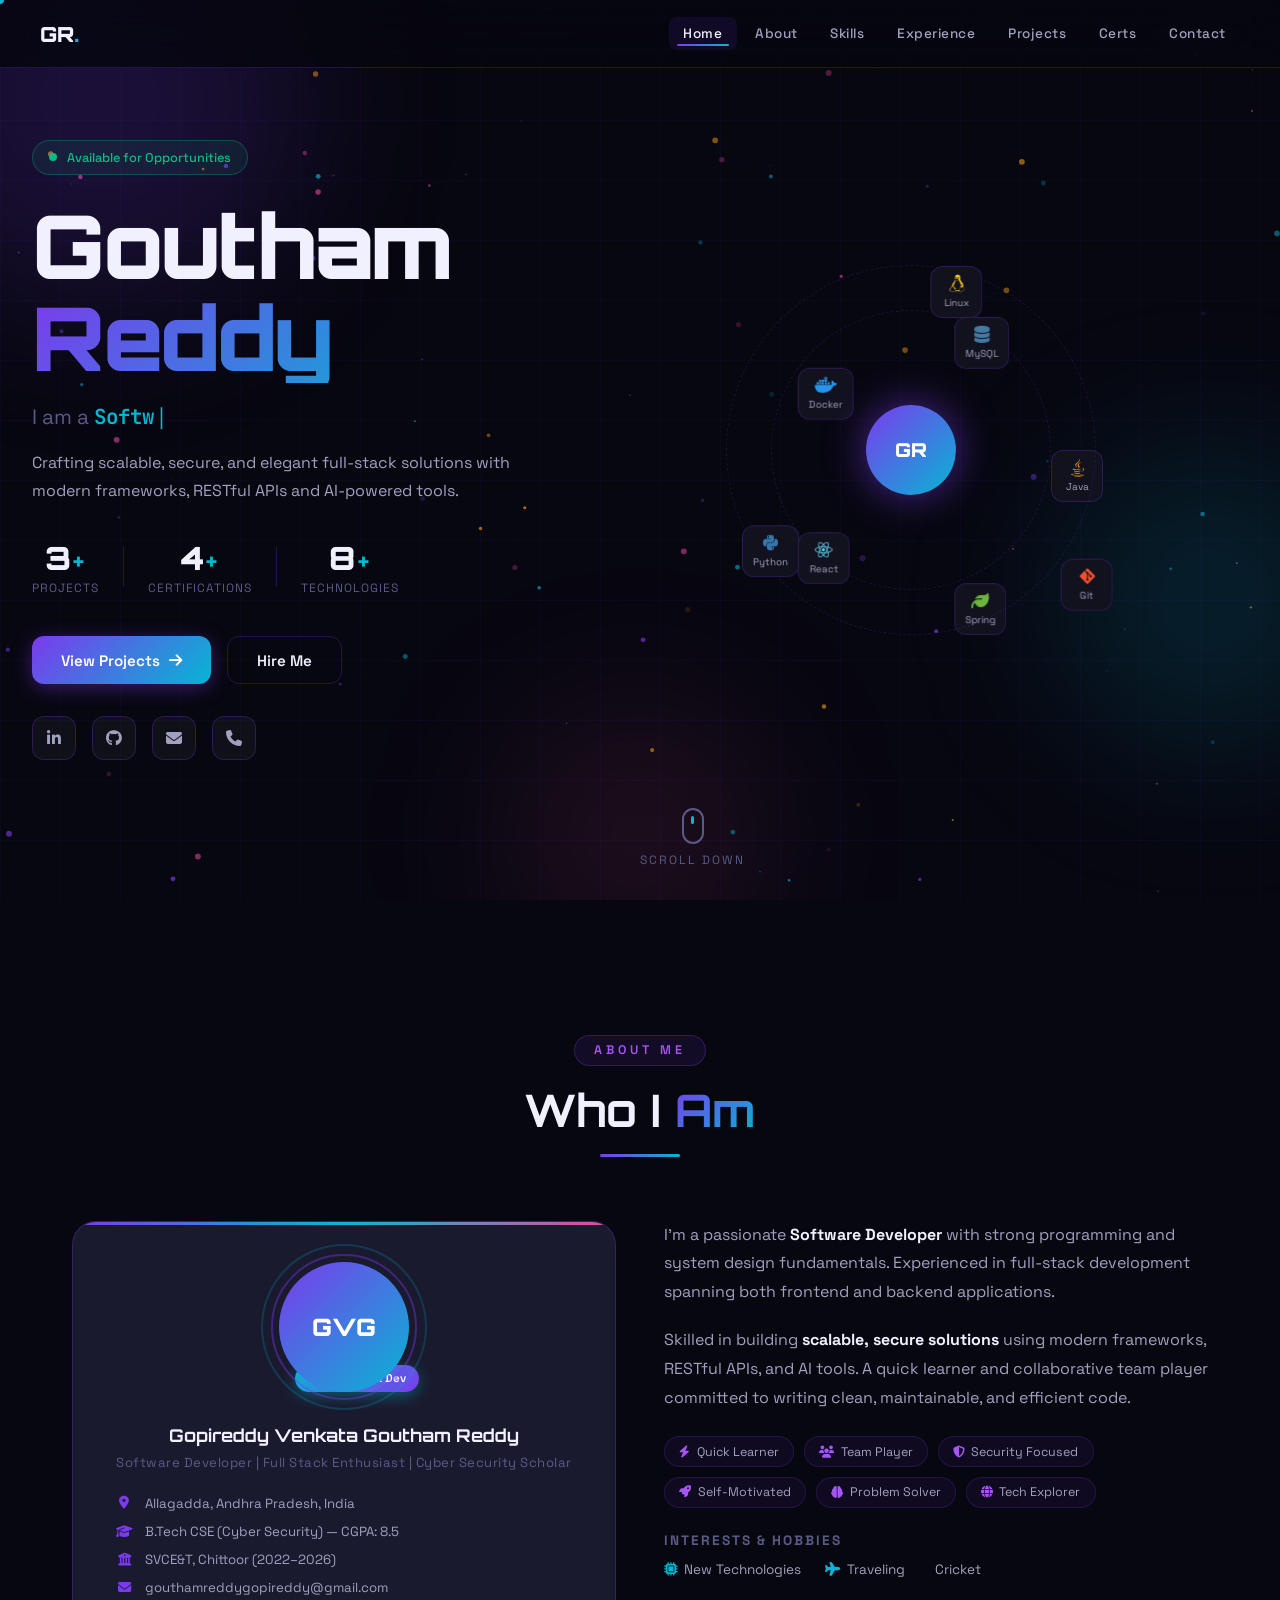
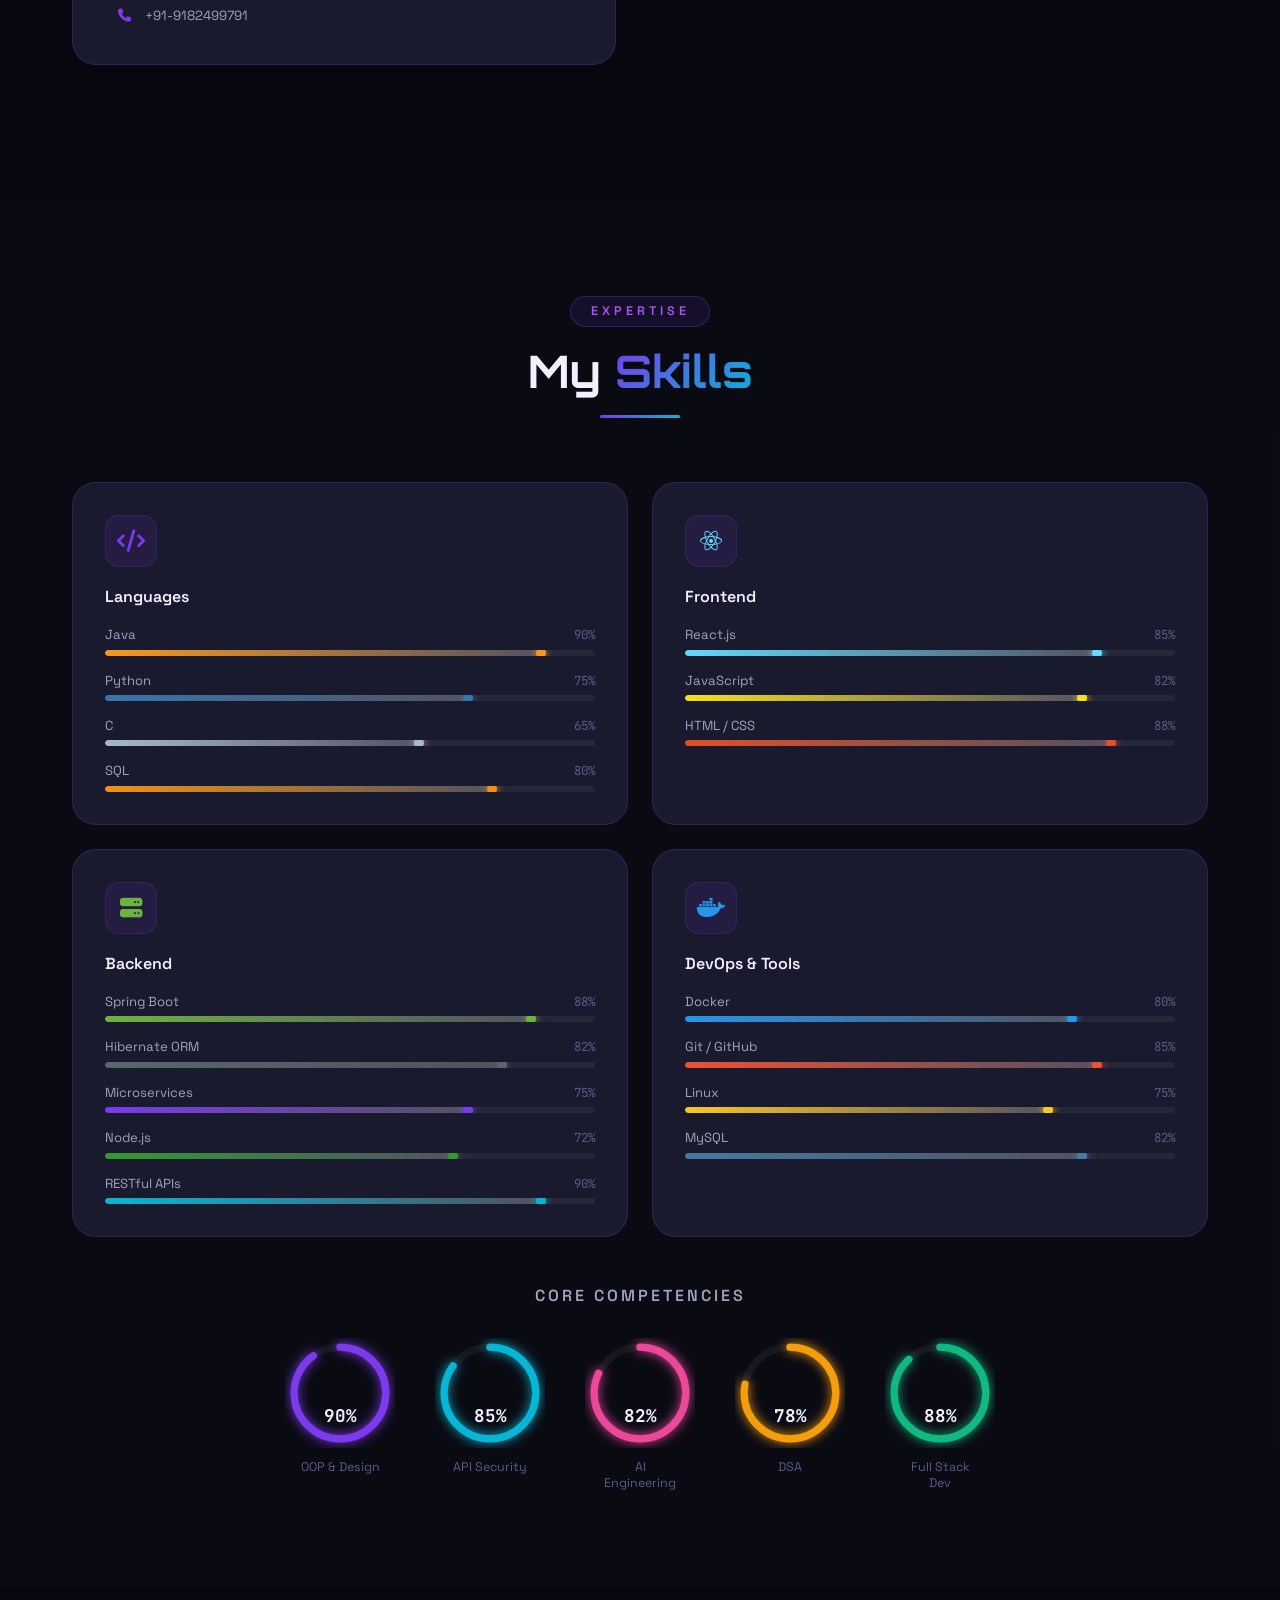
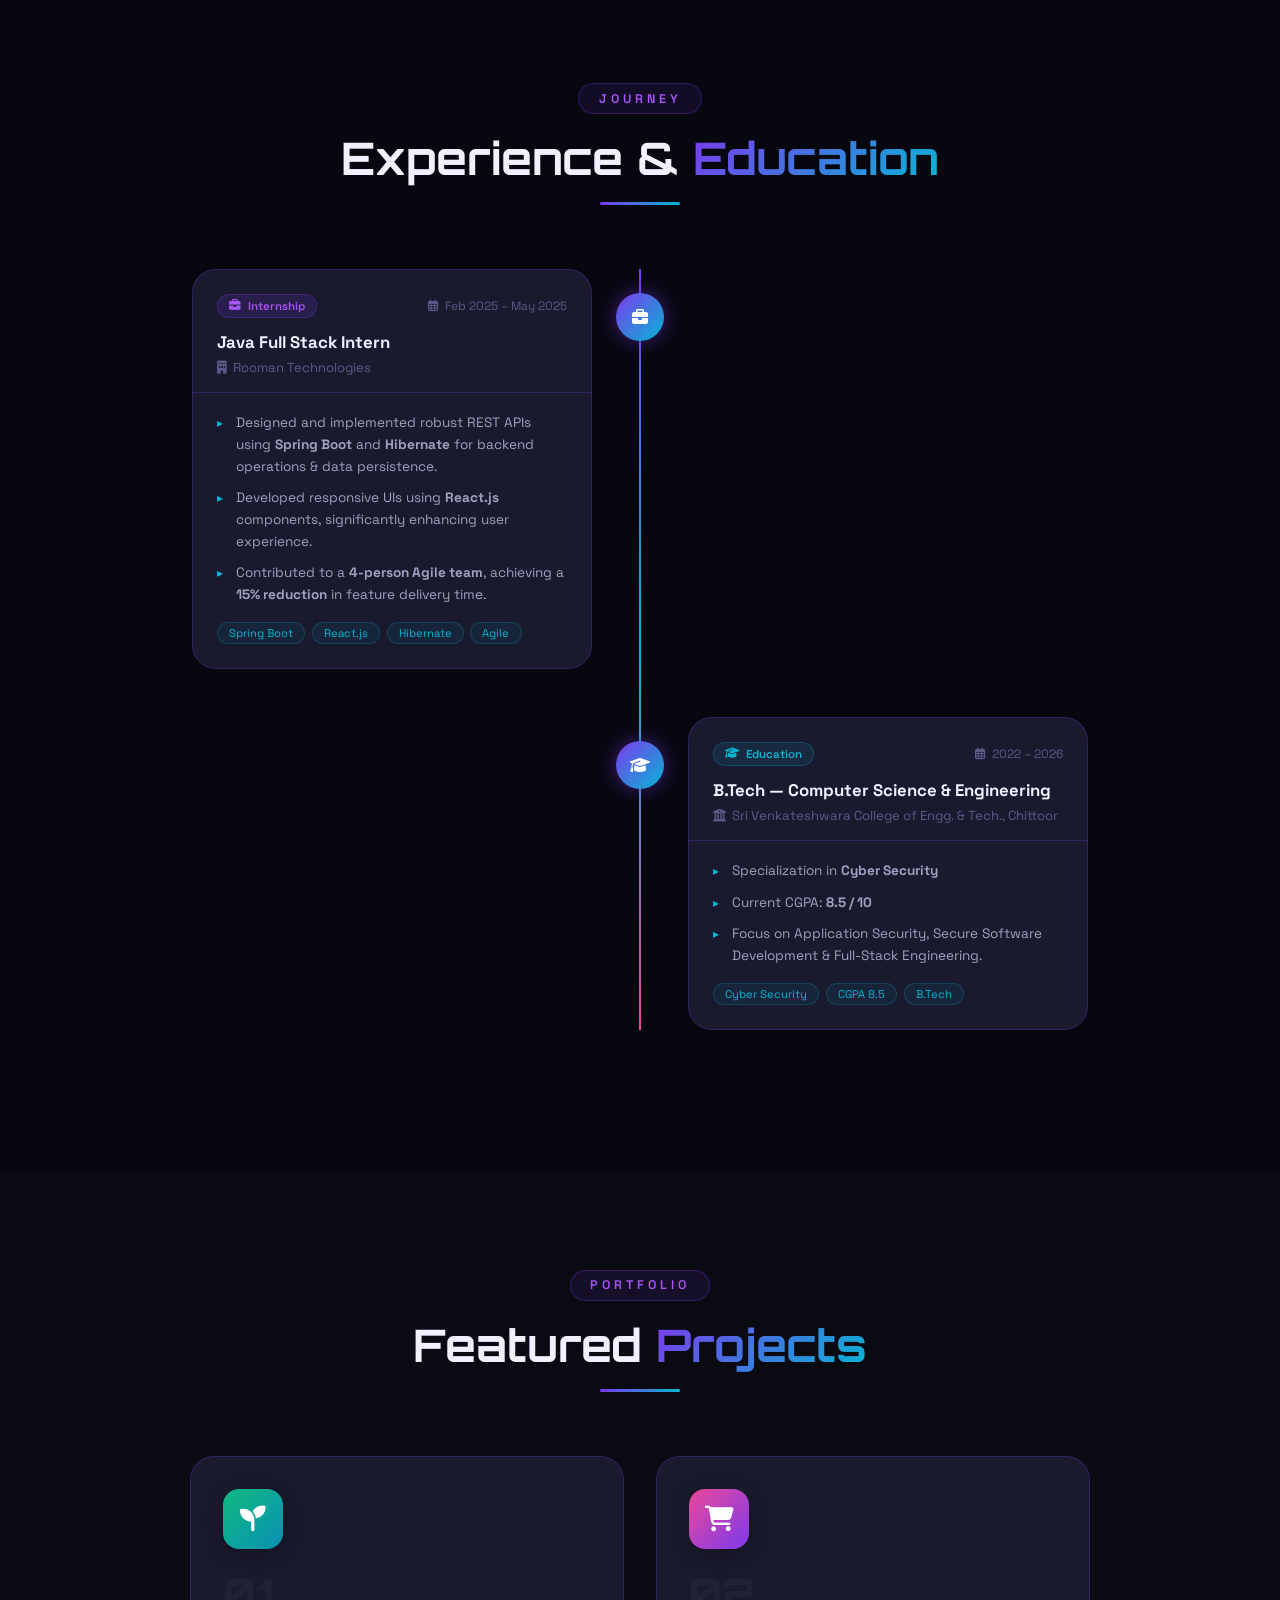
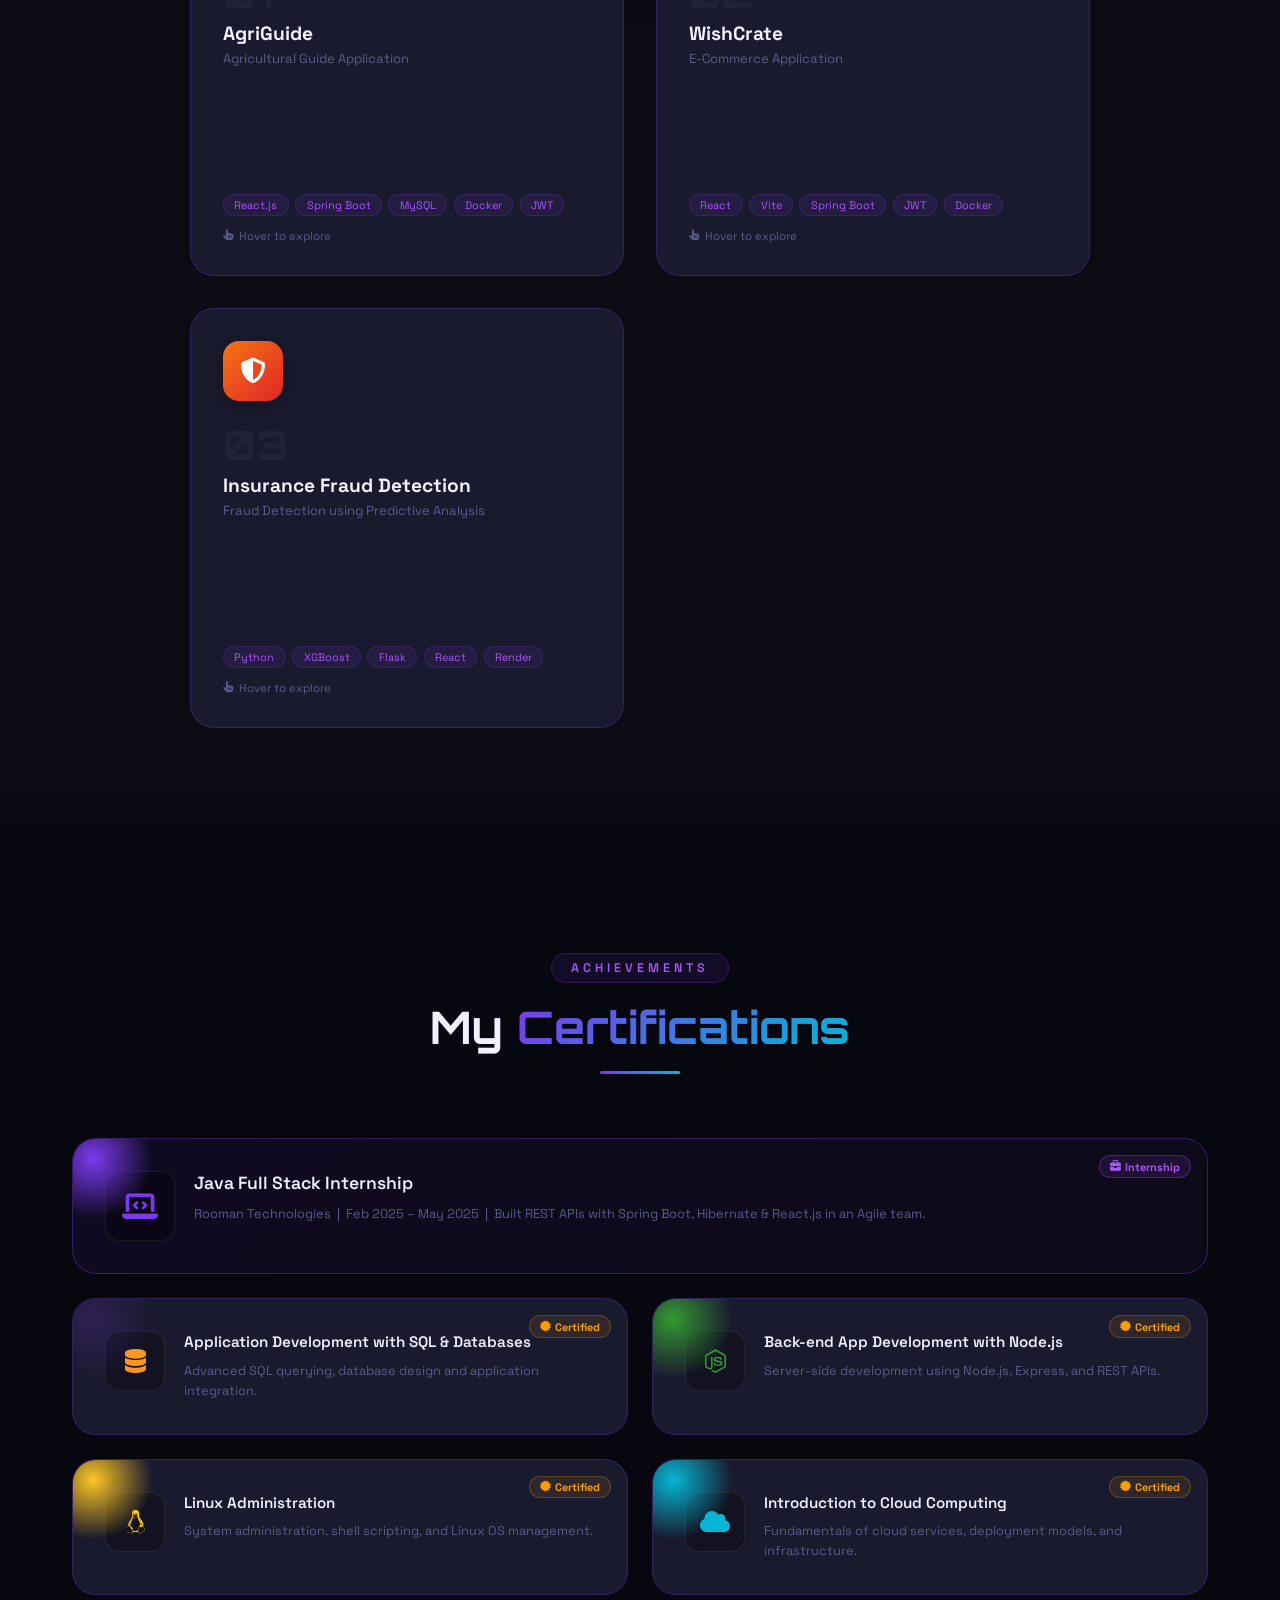
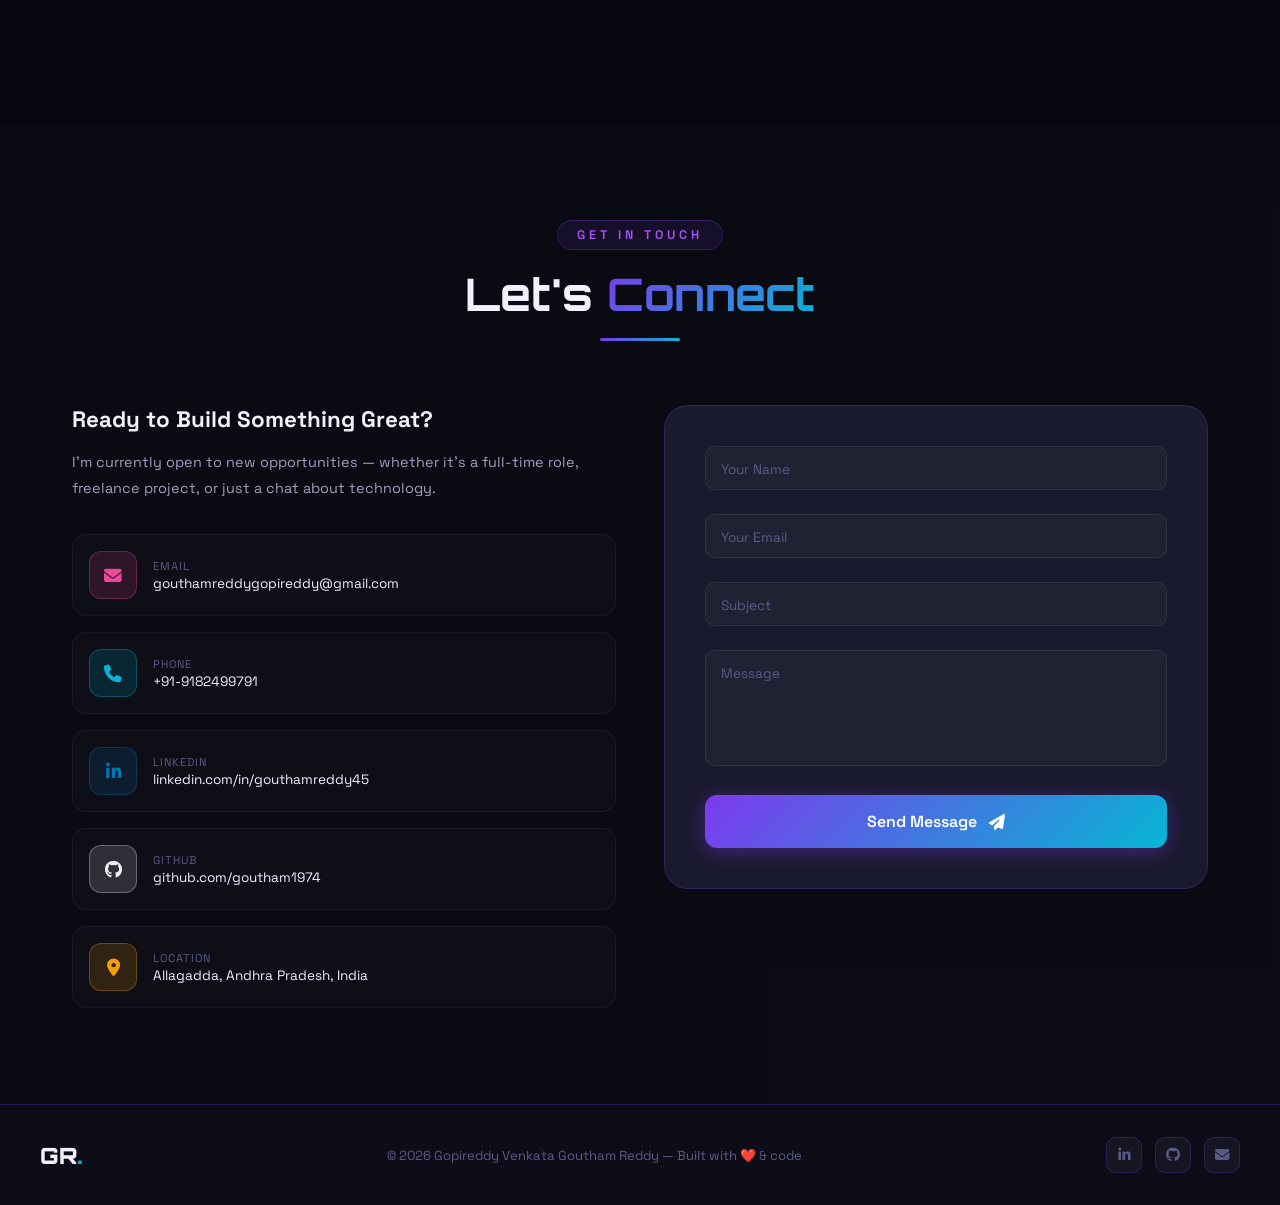
==== commit cbb69c22: "Add Insurance Fraud Detection project; add Live links to all project cards" ====
--- a/index.html
+++ b/index.html
@@ -468,7 +468,8 @@
                 </div>
                 <div class="project-date"><i class="far fa-calendar-alt"></i> Oct 2025</div>
                 <div class="project-links">
-                  <a href="https://github.com/goutham1974" target="_blank" class="proj-btn"><i class="fab fa-github"></i> Code</a>
+                  <a href="https://github.com/goutham1974/Agriguide-Project" target="_blank" class="proj-btn"><i class="fab fa-github"></i> Code</a>
+                  <a href="https://agriguide-project.vercel.app/" target="_blank" class="proj-btn"><i class="fas fa-external-link-alt"></i> Live</a>
                 </div>
               </div>
             </div>
@@ -506,7 +507,47 @@
                 </div>
                 <div class="project-date"><i class="far fa-calendar-alt"></i> Mar 2025 – Apr 2025</div>
                 <div class="project-links">
-                  <a href="https://github.com/goutham1974" target="_blank" class="proj-btn"><i class="fab fa-github"></i> Code</a>
+                  <a href="https://github.com/goutham1974/WishCrate-Project" target="_blank" class="proj-btn"><i class="fab fa-github"></i> Code</a>
+                  <a href="https://wishcrate.netlify.app/" target="_blank" class="proj-btn"><i class="fas fa-external-link-alt"></i> Live</a>
+                </div>
+              </div>
+            </div>
+          </div>
+        </div>
+
+        <!-- Insurance Fraud Detection -->
+        <div class="project-card reveal" data-tilt>
+          <div class="project-card-inner">
+            <div class="project-front">
+              <div class="project-icon-wrap fraud-gradient">
+                <i class="fas fa-shield-halved"></i>
+              </div>
+              <div class="project-number">03</div>
+              <h3 class="project-title">Insurance Fraud Detection</h3>
+              <p class="project-subtitle">Fraud Detection using Predictive Analysis</p>
+              <div class="project-tags">
+                <span>Python</span><span>XGBoost</span><span>Flask</span><span>React</span><span>Render</span>
+              </div>
+              <div class="project-hover-hint"><i class="fas fa-hand-pointer"></i> Hover to explore</div>
+            </div>
+            <div class="project-back">
+              <div class="project-back-header fraud-gradient">
+                <i class="fas fa-shield-halved"></i>
+                <span>Insurance Fraud Detection</span>
+              </div>
+              <div class="project-back-body">
+                <div class="feature-list">
+                  <div class="feature-item"><i class="fas fa-check-circle"></i><span>XGBoost model – 94% accuracy, 97% AUC</span></div>
+                  <div class="feature-item"><i class="fas fa-check-circle"></i><span>End-to-end ML pipeline & feature engineering</span></div>
+                  <div class="feature-item"><i class="fas fa-check-circle"></i><span>Flask REST API for real-time predictions</span></div>
+                  <div class="feature-item"><i class="fas fa-check-circle"></i><span>React dashboard with charts & KPI cards</span></div>
+                  <div class="feature-item"><i class="fas fa-check-circle"></i><span>Batch & single-claim prediction endpoints</span></div>
+                  <div class="feature-item"><i class="fas fa-check-circle"></i><span>Deployed live on Render (Gunicorn + React)</span></div>
+                </div>
+                <div class="project-date"><i class="far fa-calendar-alt"></i> Jan 2025 – Feb 2025</div>
+                <div class="project-links">
+                  <a href="https://github.com/goutham1974/Insurance_Fraud_Detection-Project" target="_blank" class="proj-btn"><i class="fab fa-github"></i> Code</a>
+                  <a href="https://insurance-fraud-detection-yskl.onrender.com" target="_blank" class="proj-btn"><i class="fas fa-external-link-alt"></i> Live</a>
                 </div>
               </div>
             </div>
--- a/style.css
+++ b/style.css
@@ -612,6 +612,7 @@
 }
 .agri-gradient { background:linear-gradient(135deg,#10b981,#0891b2); }
 .wish-gradient { background:linear-gradient(135deg,#ec4899,#7c3aed); }
+.fraud-gradient { background:linear-gradient(135deg,#f97316,#dc2626); }
 .intern-gradient { background:linear-gradient(135deg,#f59e0b,#ef4444); }
 
 .project-number { font-family:'Orbitron',sans-serif; font-size:2.5rem; font-weight:900; color:rgba(255,255,255,0.04); margin-bottom:0.5rem; line-height:1; }
